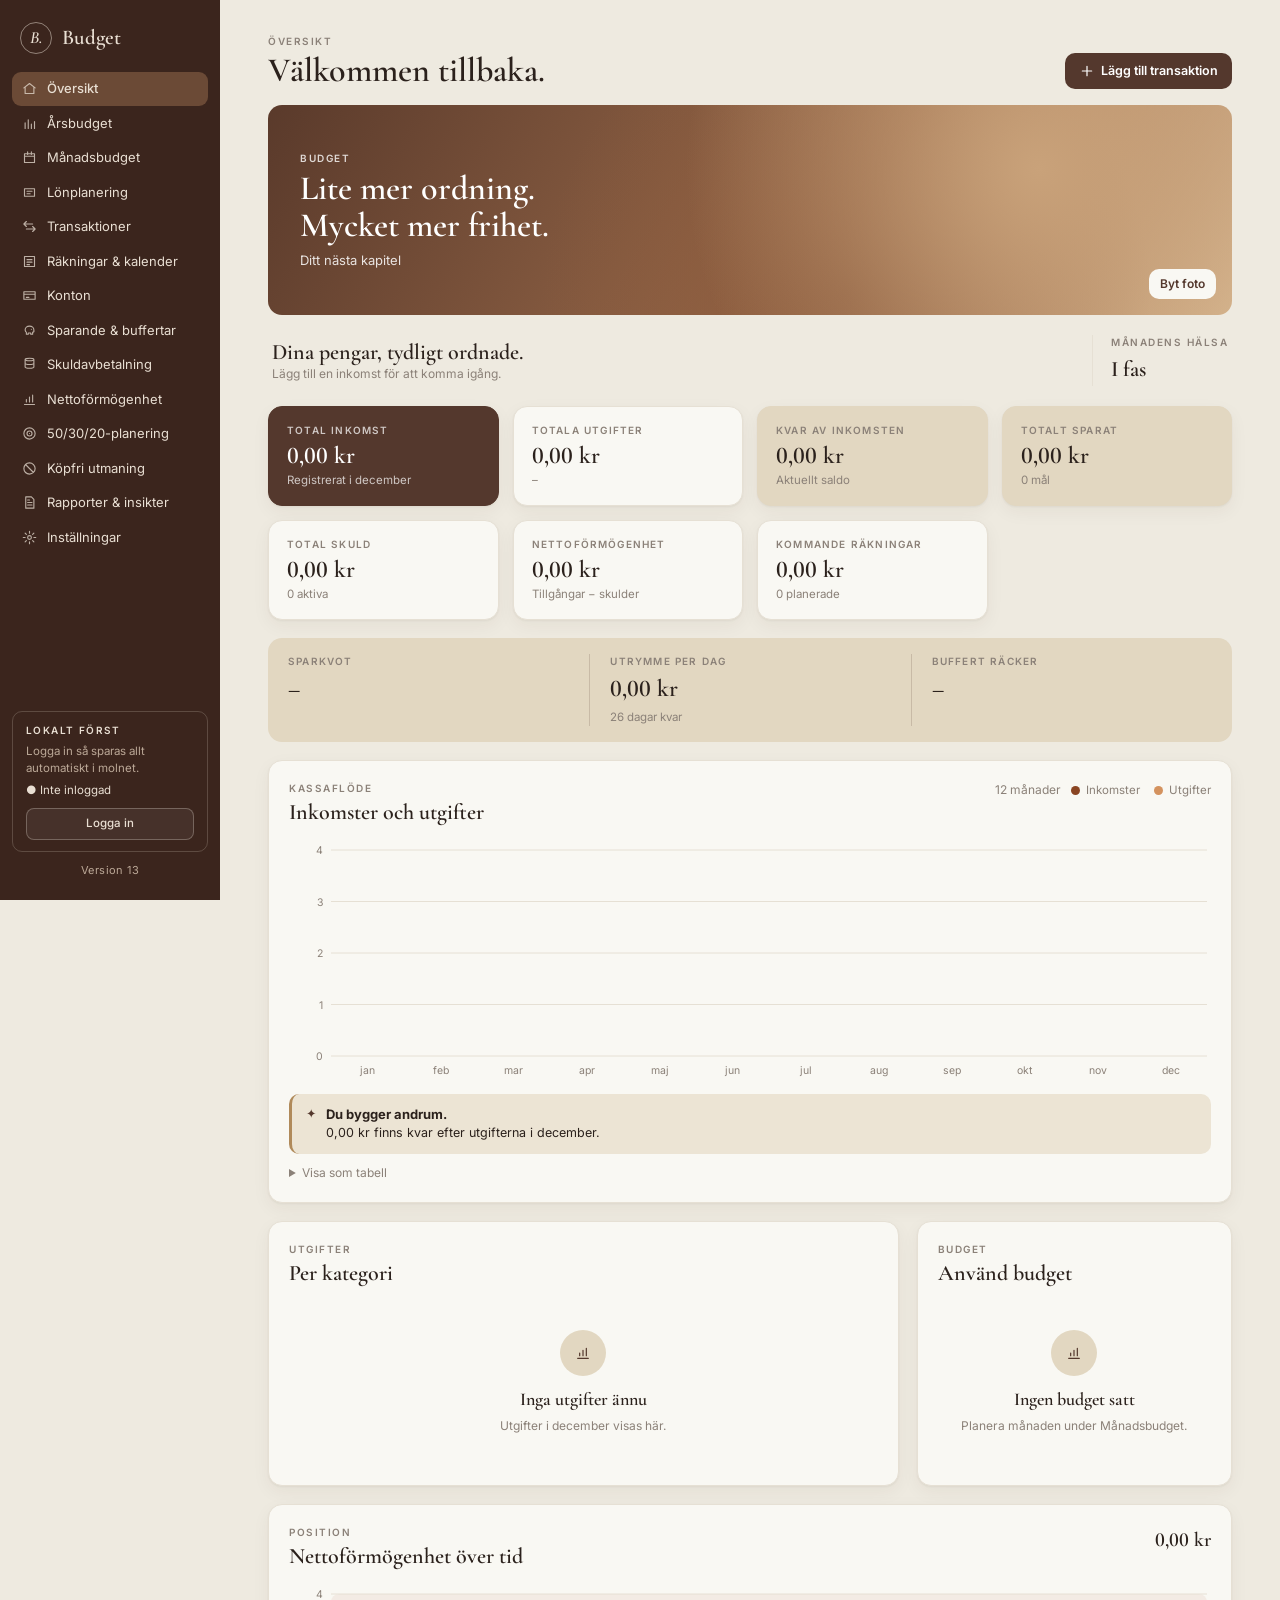
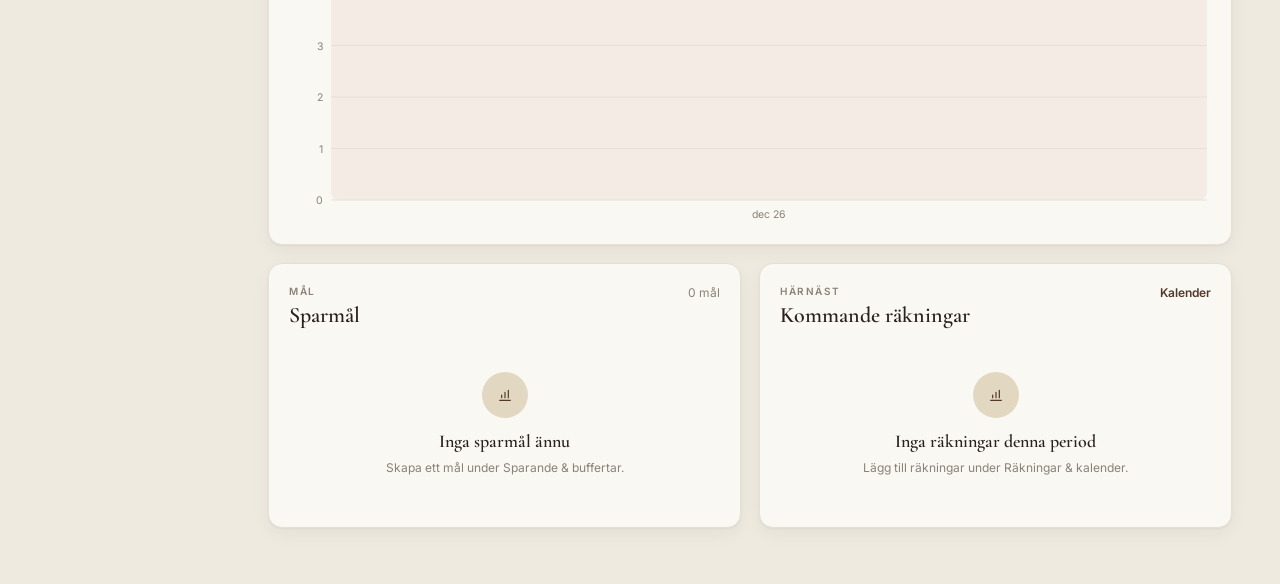
==== index.html @ fe1daf39 "Ta bort sidan Sparprognos - Sidan, dess stilar och sparade inställningar är borttagna - Gamla länkar" ====
<!DOCTYPE html>
<html lang="sv">
<head>
  <meta charset="UTF-8">
  <meta name="viewport" content="width=device-width, initial-scale=1">
  <meta name="theme-color" content="#3b251d">
  <title>Budget</title>
  <link rel="manifest" href="manifest.json">
  <link rel="icon" href="icon.svg" type="image/svg+xml">
  <link rel="apple-touch-icon" href="icon.svg">
  <link rel="preconnect" href="https://fonts.googleapis.com">
  <link rel="preconnect" href="https://fonts.gstatic.com" crossorigin>
  <link href="https://fonts.googleapis.com/css2?family=Cormorant+Garamond:wght@500;600;700&family=Inter:wght@400;500;600;700&display=swap" rel="stylesheet">
  <link rel="stylesheet" href="style.css">
  <link rel="stylesheet" href="css/pages-a.css">
  <link rel="stylesheet" href="css/pages-b.css">
  <link rel="stylesheet" href="css/pages-c.css">
</head>
<body>
  <div class="app">
    <aside class="sidebar" id="sidebar">
      <div class="brand">
        <span class="brand-mark">B.</span>
        <span class="brand-name">Budget</span>
      </div>
      <nav class="nav" id="nav" aria-label="Huvudmeny"></nav>
      <div class="local-box" id="syncBox">
        <p class="local-title">Lokalt först</p>
        <p class="sync-text">Logga in så sparas allt automatiskt i molnet.</p>
        <p class="local-status" aria-live="polite">● Inte inloggad</p>
        <button type="button" class="sync-btn">Logga in</button>
      </div>
      <p class="app-version" id="appVersion"></p>
    </aside>
    <div class="scrim" id="scrim"></div>

    <div class="content">
      <header class="topbar">
        <button class="menu-btn" id="menuBtn" aria-label="Öppna meny" aria-controls="sidebar" aria-expanded="false">
          <svg viewBox="0 0 24 24" width="22" height="22" aria-hidden="true"><path d="M4 7h16M4 12h16M4 17h16" stroke="currentColor" stroke-width="2" stroke-linecap="round"/></svg>
        </button>
        <span class="brand-name">Budget</span>
      </header>
      <main id="page" class="page"></main>
    </div>
  </div>
  <dialog id="dialog" class="dialog"></dialog>
  <div class="tooltip" id="tooltip" role="tooltip" hidden></div>

  <script src="js/version.js"></script>
  <script src="js/select.js"></script>
  <script src="js/vendor/supabase.js"></script>
  <script src="js/core.js"></script>
  <script src="js/sync.js"></script>
  <!-- Sidorna registreras i menyordning -->
  <script src="js/pages/dashboard.js"></script>
  <script src="js/pages/annual.js"></script>
  <script src="js/pages/monthly.js"></script>
  <script src="js/pages/paycheck.js"></script>
  <script src="js/pages/transactions.js"></script>
  <script src="js/pages/bills.js"></script>
  <script src="js/pages/accounts.js"></script>
  <script src="js/pages/savings.js"></script>
  <script src="js/pages/debts.js"></script>
  <script src="js/pages/networth.js"></script>
  <script src="js/pages/planner503020.js"></script>
  <script src="js/pages/nospend.js"></script>
  <script src="js/pages/reports.js"></script>
  <script src="js/pages/setup.js"></script>
  <script>App.start(); App.sync.init();</script>
</body>
</html>
---- style.css ----
/* ============================================================
   Budget – gemensam design. Sidspecifik CSS ligger i css/.
   ============================================================ */
:root {
  --sidebar: #3b251d;
  --sidebar-active: #6b4a36;
  --sidebar-text: #e9dfd3;
  --sidebar-text-2: #bba897;
  --bg: #eeeae0;
  --card: #f9f8f3;
  --card-border: #e6e0d4;
  --tan: #e2d7c1;
  --tan-2: #ece4d4;
  --banner: #ddd0b0;
  --dark: #54382d;
  --caramel: #b08a5a;
  --rose: #a5685a;
  --muted: #8b8178;
  --text: #2b211c;
  --table-head: #7f6348;
  --track: #ebe4d7;
  --plot-bg: #f3ebe4;
  --danger: #a33b2b;
  --white: #fff;

  --serif: "Cormorant Garamond", Georgia, serif;
  --sans: "Inter", system-ui, -apple-system, "Segoe UI", sans-serif;
  --radius: 14px;
  --shadow: 0 1px 2px rgba(59, 37, 29, 0.05), 0 6px 18px rgba(59, 37, 29, 0.05);
}

* { box-sizing: border-box; }
html { -webkit-text-size-adjust: 100%; }
body {
  margin: 0;
  background: var(--bg);
  color: var(--text);
  font-family: var(--sans);
  font-size: 13px;
  line-height: 1.5;
  -webkit-font-smoothing: antialiased;
  font-variant-numeric: lining-nums;
}
h1, h2, h3, p { margin: 0; }
button, input, select, textarea { font: inherit; color: inherit; }
.sr-only { position: absolute; width: 1px; height: 1px; overflow: hidden; clip: rect(0 0 0 0); white-space: nowrap; }
.icon { width: 16px; height: 16px; flex-shrink: 0; }

/* ---------- Layout ---------- */
.app { display: flex; min-height: 100vh; }

.sidebar {
  width: 220px;
  flex-shrink: 0;
  background: var(--sidebar);
  color: var(--sidebar-text);
  padding: 22px 12px;
  display: flex;
  flex-direction: column;
  gap: 18px;
  position: sticky;
  top: 0;
  height: 100vh;
  overflow-y: auto;
}
.brand { display: flex; align-items: center; gap: 10px; padding: 0 8px; }
.brand-mark {
  width: 32px; height: 32px; border-radius: 50%;
  border: 1px solid rgba(233, 223, 211, 0.5);
  display: grid; place-items: center;
  font-family: var(--serif); font-size: 17px; font-style: italic; font-weight: 600;
}
.brand-name { font-family: var(--serif); font-size: 21px; font-weight: 600; }

.nav { display: flex; flex-direction: column; gap: 1px; }
.nav a {
  display: flex; align-items: center; gap: 10px;
  padding: 7px 10px; border-radius: 9px;
  color: var(--sidebar-text); text-decoration: none; font-size: 13px;
}
.nav a .icon { width: 15px; height: 15px; opacity: 0.75; }
.nav a:hover { background: rgba(255, 255, 255, 0.06); }
.nav a[aria-current="page"] { background: var(--sidebar-active); font-weight: 500; }
.app-version { margin: -8px 0 0; text-align: center; font-size: 11px; color: var(--sidebar-text-2); letter-spacing: 0.04em; }
.nav a:focus-visible { outline: 2px solid var(--sidebar-text); outline-offset: 1px; }

.local-box {
  margin-top: auto;
  border: 1px solid rgba(233, 223, 211, 0.2);
  border-radius: 10px;
  padding: 11px 13px;
  font-size: 11.5px;
  color: var(--sidebar-text-2);
}
.local-box p { margin-bottom: 5px; }
.local-title { text-transform: uppercase; letter-spacing: 0.14em; font-size: 10px; font-weight: 600; color: var(--sidebar-text); }
.local-status { margin: 0 !important; color: var(--sidebar-text); }
.local-box[data-status="synced"] .local-status { color: #a9c79a; }
.local-box[data-status="error"] .local-status, .local-box[data-status="offline"] .local-status { color: #e0a98f; }
.sync-btn {
  margin-top: 9px; width: 100%; padding: 6px 10px; border-radius: 8px; cursor: pointer;
  border: 1px solid rgba(233, 223, 211, 0.3); background: rgba(255, 255, 255, 0.06);
  color: var(--sidebar-text); font: inherit; font-size: 11.5px; font-weight: 500;
}
.sync-btn:hover { background: rgba(255, 255, 255, 0.12); }
.sync-btn:focus-visible { outline: 2px solid var(--sidebar-text); outline-offset: 1px; }

.content { flex: 1; min-width: 0; }
.topbar, .scrim { display: none; }
.page { max-width: 1040px; margin: 0 auto; padding: 34px 38px 56px; }
.page-body { display: flex; flex-direction: column; gap: 18px; }

/* Sidhuvud */
.page-top { display: flex; justify-content: space-between; align-items: flex-end; gap: 16px; flex-wrap: wrap; margin-bottom: 16px; }
.page-title { font-family: var(--serif); font-size: 34px; font-weight: 600; line-height: 1.1; }
.page-actions { display: flex; gap: 8px; align-items: center; flex-wrap: wrap; }
/* ---------- Egna listrutor (js/select.js) ---------- */
.csel { position: relative; display: block; width: 100%; min-width: 0; }
.csel-native { position: absolute; inset: 0; width: 100%; height: 100%; opacity: 0; pointer-events: none; }
.csel-btn {
  width: 100%; min-height: 38px; display: flex; align-items: center; justify-content: space-between; gap: 10px;
  background: var(--white); border: 1px solid var(--card-border); border-radius: 10px;
  padding: 8px 12px; font-weight: 600; font-size: 13px; color: var(--text); text-align: left; cursor: pointer;
  transition: border-color .15s, box-shadow .15s;
}
.csel-btn:hover { border-color: var(--caramel); }
.csel.is-open .csel-btn { border-color: var(--caramel); box-shadow: 0 0 0 3px rgba(176, 138, 90, 0.18); }
.csel-btn:disabled { opacity: .55; cursor: default; }
.csel-text { min-width: 0; overflow: hidden; text-overflow: ellipsis; white-space: nowrap; }
.csel-chev { flex-shrink: 0; color: var(--muted); transition: transform .15s; }
.csel.is-open .csel-chev { transform: rotate(180deg); color: var(--dark); }
.csel-pill { display: inline-block; width: auto; }
.csel-pill .csel-btn { background: var(--card); font-weight: 500; font-size: 12.5px; min-height: 0; padding: 8px 12px; }
.csel-pop {
  position: fixed; z-index: 1000; overflow-y: auto; overscroll-behavior: contain;
  max-width: min(360px, calc(100vw - 16px));
  background: var(--card); border: 1px solid var(--card-border); border-radius: 12px;
  box-shadow: 0 12px 32px rgba(59, 37, 29, 0.18), 0 2px 6px rgba(59, 37, 29, 0.08);
  padding: 6px; font-family: var(--sans); color: var(--text);
  animation: csel-in .12s ease-out;
}
@keyframes csel-in { from { opacity: 0; transform: translateY(-4px); } to { opacity: 1; transform: none; } }
.csel-opt {
  display: flex; align-items: center; justify-content: space-between; gap: 12px;
  padding: 8px 10px; border-radius: 8px; font-size: 13px; cursor: pointer; user-select: none;
}
.csel-opt.is-active { background: var(--tan-2); }
.csel-opt.is-selected { font-weight: 600; color: var(--dark); }
.csel-opt.is-disabled { opacity: .45; cursor: default; }
.csel-opt svg { flex-shrink: 0; color: var(--dark); }
.csel-group { padding: 10px 10px 4px; font-size: 10px; font-weight: 600; letter-spacing: 0.14em; text-transform: uppercase; color: var(--muted); }
.csel-group:first-child { padding-top: 4px; }
.csel-empty { padding: 8px 10px; font-size: 12.5px; color: var(--muted); }

/* ---------- Typografi ---------- */
.overline {
  font-size: 10px; font-weight: 600; letter-spacing: 0.15em; text-transform: uppercase; color: var(--muted);
  margin-bottom: 3px;
}
.card-title { font-family: var(--serif); font-size: 22px; font-weight: 600; line-height: 1.2; }
.serif { font-family: var(--serif); }
.muted { color: var(--muted); font-size: 12px; }
.amount { font-family: var(--serif); font-weight: 600; font-variant-numeric: lining-nums tabular-nums; }
.pos { color: var(--dark); }
.neg { color: var(--rose); }

/* ---------- Kort ---------- */
.card {
  background: var(--card);
  border: 1px solid var(--card-border);
  border-radius: var(--radius);
  box-shadow: var(--shadow);
  padding: 20px;
  min-width: 0;
}
.card-head { display: flex; justify-content: space-between; align-items: flex-start; gap: 12px; margin-bottom: 14px; flex-wrap: wrap; }
.card-right { display: flex; align-items: center; gap: 10px; flex-wrap: wrap; color: var(--muted); font-size: 12px; }

.grid { display: grid; gap: 14px; }
.grid-2 { display: grid; gap: 18px; grid-template-columns: 1fr 1fr; }
.grid-3 { display: grid; gap: 14px; grid-template-columns: repeat(3, 1fr); }
.grid-4 { display: grid; gap: 14px; grid-template-columns: repeat(4, 1fr); }
.grid-2-1 { display: grid; gap: 18px; grid-template-columns: 2fr 1fr; }

/* Statkort */
.stat {
  background: var(--card); border: 1px solid var(--card-border); border-radius: var(--radius);
  padding: 16px 18px; box-shadow: var(--shadow); min-width: 0;
}
.stat-accent { border-top: 4px solid var(--accent-line); }
.stat-dark { background: var(--dark); border-color: var(--dark); color: var(--white); }
.stat-dark .stat-label, .stat-dark .stat-hint { color: rgba(255, 255, 255, 0.72); }
.stat-tan { background: var(--tan); border-color: var(--tan); }
.stat-label { font-size: 10px; font-weight: 600; letter-spacing: 0.12em; text-transform: uppercase; color: var(--muted); }
.stat-value { font-family: var(--serif); font-size: 24px; font-weight: 600; margin-top: 4px; line-height: 1.15; font-variant-numeric: lining-nums tabular-nums; overflow-wrap: anywhere; }
.stat-hint { font-size: 11.5px; color: var(--muted); margin-top: 2px; }

/* Tan-remsa */
.strip {
  display: grid; grid-auto-columns: 1fr; grid-auto-flow: column;
  background: var(--tan); border-radius: var(--radius); padding: 16px 0;
}
.strip > div { padding: 0 20px; min-width: 0; }
.strip > div + div { border-left: 1px solid rgba(84, 56, 45, 0.18); }
.strip-value { font-family: var(--serif); font-size: 24px; font-weight: 600; margin-top: 2px; font-variant-numeric: lining-nums tabular-nums; }

/* Not med vänsterkant */
.note {
  display: flex; gap: 10px; align-items: flex-start;
  background: var(--tan-2); border-left: 3px solid var(--caramel); border-radius: 10px;
  padding: 11px 14px; font-size: 12.5px;
}
.note-icon { color: var(--dark); }
.note b, .note strong { display: block; font-size: 13px; }

/* Progress */
.progress { height: 6px; background: var(--track); border-radius: 99px; overflow: hidden; }
.progress > span { display: block; height: 100%; border-radius: 99px; }

/* Pills */
.pill {
  display: inline-flex; align-items: center; gap: 4px;
  font-size: 9.5px; font-weight: 600; letter-spacing: 0.1em; text-transform: uppercase;
  padding: 3px 8px; border-radius: 99px; background: var(--tan); color: var(--dark); white-space: nowrap;
}
.pill-dark { background: var(--dark); color: var(--white); }
.pill-soft { background: #e4ddd2; color: #6f645b; text-transform: none; letter-spacing: 0; font-size: 11px; font-weight: 500; }
.pill-warn { background: #f1d9cf; color: #8a3a22; }
.pill-outline { background: transparent; border: 1px solid var(--card-border); color: var(--text); text-transform: none; letter-spacing: 0; font-size: 12px; font-weight: 500; padding: 5px 12px; }

/* Avatar */
.avatar {
  width: 34px; height: 34px; border-radius: 9px; flex-shrink: 0;
  display: grid; place-items: center; color: var(--white);
  font-family: var(--serif); font-size: 17px; font-weight: 600;
}

/* ---------- Formulär ---------- */
.field { display: flex; flex-direction: column; gap: 5px; min-width: 0; }
.field-label { font-size: 11.5px; color: var(--muted); font-weight: 500; }
input[type="text"], input[type="number"], input[type="date"], input[type="month"], input[type="search"], input:not([type]), select, textarea {
  width: 100%; min-height: 38px;
  background: var(--white); border: 1px solid var(--card-border); border-radius: 10px;
  padding: 8px 11px; font-weight: 600; font-size: 13px;
}
textarea { min-height: 76px; font-weight: 400; resize: vertical; }
input:focus-visible, select:focus-visible, textarea:focus-visible, button:focus-visible, .hit:focus-visible, .seg:focus-visible {
  outline: 2px solid var(--caramel); outline-offset: 1px;
}
.input-money { position: relative; display: block; }
.input-money > span { position: absolute; left: 11px; top: 50%; transform: translateY(-50%); color: var(--muted); font-size: 12.5px; pointer-events: none; }
.input-money input { padding-left: 34px; }
.form-grid { display: grid; grid-template-columns: 1fr 1fr; gap: 12px; }
.form-stack { display: flex; flex-direction: column; gap: 12px; }
.check { display: flex; align-items: center; gap: 8px; font-size: 12.5px; align-self: end; min-height: 38px; }
.check input { width: 16px; height: 16px; accent-color: var(--dark); }

/* Knappar */
.btn {
  display: inline-flex; align-items: center; justify-content: center; gap: 6px;
  border: 0; border-radius: 10px; padding: 9px 14px; cursor: pointer;
  font-size: 12.5px; font-weight: 600; white-space: nowrap;
  background: var(--tan); color: var(--dark);
}
.btn:hover { filter: brightness(0.96); }
.btn-primary { background: var(--dark); color: var(--white); }
.btn-primary:hover { background: #462e25; filter: none; }
.btn-secondary { background: var(--tan); color: var(--dark); }
.btn-ghost { background: transparent; color: var(--muted); padding: 6px 8px; }
.btn-ghost:hover { color: var(--text); background: var(--tan-2); }
.btn-danger { background: transparent; color: var(--danger); }
.btn-small { padding: 6px 11px; font-size: 12px; background: var(--card); color: var(--dark); }
.btn-block { width: 100%; }
.icon-btn { border: 0; background: transparent; color: var(--muted); cursor: pointer; border-radius: 8px; padding: 5px; display: inline-grid; place-items: center; }
.icon-btn:hover { background: var(--tan-2); color: var(--text); }

/* Segmenterad kontroll */
.seg-control { display: inline-flex; background: var(--tan-2); border-radius: 10px; padding: 3px; margin: 14px 0; }
.seg-control input { position: absolute; opacity: 0; }
.seg-control span { display: block; padding: 6px 14px; border-radius: 8px; cursor: pointer; font-weight: 500; }
.seg-control input:checked + span { background: var(--dark); color: var(--white); }
.seg-control input:focus-visible + span { outline: 2px solid var(--caramel); }

/* Dialog */
.dialog { border: 0; border-radius: 16px; padding: 0; width: min(520px, calc(100vw - 32px)); background: var(--card); color: var(--text); box-shadow: 0 20px 60px rgba(0, 0, 0, 0.25); }
.dialog::backdrop { background: rgba(43, 33, 28, 0.45); }
.dialog-form { padding: 22px; }
[hidden] { display: none !important; }
.link-btn { border: 0; background: none; padding: 0; margin-left: 4px; color: var(--dark); text-decoration: underline; cursor: pointer; font: inherit; font-size: 11.5px; }
.dialog-actions { display: flex; justify-content: flex-end; gap: 8px; margin-top: 18px; }
.dialog-actions #txDelete { margin-right: auto; }
.tx-sign-hint { margin: 10px 0 0; }

/* ---------- Diagram ---------- */
.chart { position: relative; width: 100%; }
.chart svg { display: block; width: 100%; height: auto; overflow: visible; }
.axis-label { font-size: 10.5px; fill: var(--muted); font-family: var(--sans); }
.axis-label.on-dark { fill: rgba(255, 255, 255, 0.65); }
.grid-line { stroke: var(--card-border); stroke-width: 1; }
.grid-line.on-dark { stroke: rgba(255, 255, 255, 0.12); }
.hit { fill: transparent; cursor: pointer; }
.hit:hover, .hit:focus { fill: rgba(84, 56, 45, 0.06); }

.legend { display: flex; gap: 14px; list-style: none; margin: 0; padding: 0; font-size: 11.5px; color: var(--muted); flex-wrap: wrap; }
.legend li { display: flex; align-items: center; gap: 6px; }
.swatch { width: 9px; height: 9px; border-radius: 50%; display: inline-block; flex-shrink: 0; }

.donut { position: relative; flex-shrink: 0; max-width: 100%; }
.donut svg { display: block; width: 100%; height: auto; }
.donut-center {
  position: absolute; inset: 0; pointer-events: none;
  display: flex; flex-direction: column; align-items: center; justify-content: center; text-align: center;
}
.donut-center small { font-size: 9.5px; letter-spacing: 0.14em; text-transform: uppercase; color: var(--muted); font-weight: 600; }
.donut-center b { font-family: var(--serif); font-size: 24px; font-weight: 600; line-height: 1.15; }
.donut-center span { font-size: 11px; color: var(--muted); }
.seg { cursor: pointer; transition: opacity 0.15s; }
.donut:hover .seg { opacity: 0.55; }
.donut:hover .seg:hover { opacity: 1; }
.donut-wrap { display: flex; align-items: center; gap: 28px; flex-wrap: wrap; }

.cat-list { list-style: none; margin: 0; padding: 0; flex: 1; min-width: 170px; display: flex; flex-direction: column; gap: 8px; }
.cat-list li { display: flex; align-items: center; gap: 10px; font-size: 12.5px; }
.cat-list .name { flex: 1; color: var(--muted); }
.cat-list .pct { font-weight: 600; font-variant-numeric: lining-nums tabular-nums; }

details.table-view { margin-top: 10px; font-size: 12px; }
details.table-view summary { cursor: pointer; color: var(--muted); }
.table-scroll { overflow-x: auto; }
details.table-view table { width: 100%; border-collapse: collapse; margin-top: 8px; font-variant-numeric: lining-nums tabular-nums; }
details.table-view th, details.table-view td { text-align: right; padding: 4px 8px; border-bottom: 1px solid var(--card-border); white-space: nowrap; }
details.table-view th:first-child, details.table-view td:first-child { text-align: left; }

/* Tomt läge */
.empty { text-align: center; padding: 30px 16px; }
.empty-icon { width: 46px; height: 46px; border-radius: 50%; background: var(--tan); color: var(--dark); display: inline-grid; place-items: center; margin-bottom: 10px; }
.empty-title { font-family: var(--serif); font-size: 18px; font-weight: 600; }
.empty-sub { font-size: 12px; color: var(--muted); margin-top: 4px; }

/* Listor med rader */
.rows { list-style: none; margin: 0; padding: 0; }
.rows > li { display: flex; align-items: center; gap: 12px; padding: 11px 0; border-bottom: 1px solid var(--card-border); }
.rows > li:last-child { border-bottom: 0; }

/* Tooltip */
.tooltip {
  position: fixed; z-index: 100; pointer-events: none;
  background: var(--text); color: var(--white);
  font-size: 11.5px; padding: 8px 10px; border-radius: 8px;
  box-shadow: var(--shadow); white-space: nowrap;
}
.tooltip b { display: block; margin-bottom: 3px; }
.tooltip .row { display: flex; align-items: center; gap: 6px; }
.tooltip .row span:last-child { margin-left: auto; padding-left: 14px; font-variant-numeric: lining-nums tabular-nums; }

/* ---------- Responsivt ---------- */
@media (max-width: 1000px) {
  .grid-4 { grid-template-columns: repeat(2, 1fr); }
  .grid-2-1 { grid-template-columns: 1fr; }
}
@media (max-width: 860px) {
  .grid-2, .grid-3 { grid-template-columns: 1fr; }
}
@media (max-width: 760px) {
  .sidebar { position: fixed; z-index: 40; left: 0; top: 0; transform: translateX(-100%); transition: transform 0.2s ease; }
  .sidebar.open { transform: none; }
  .scrim.open { display: block; position: fixed; inset: 0; z-index: 30; background: rgba(43, 33, 28, 0.4); }
  .topbar {
    display: flex; align-items: center; gap: 10px; padding: 12px 16px;
    background: var(--sidebar); color: var(--sidebar-text);
    position: sticky; top: 0; z-index: 20;
  }
  .menu-btn { background: none; border: 0; color: inherit; padding: 4px; cursor: pointer; display: grid; }
  .page { padding: 18px 16px 40px; }
  .page-title { font-size: 28px; }
  .page-actions { width: 100%; }
  .page-actions .btn { flex: 1; }
  .card { padding: 16px; }
  .strip { grid-auto-flow: row; padding: 4px 0; }
  .strip > div { padding: 12px 16px; }
  .strip > div + div { border-left: 0; border-top: 1px solid rgba(84, 56, 45, 0.18); }
  .form-grid { grid-template-columns: 1fr; }
  .donut-wrap { justify-content: center; }
}
@media (max-width: 480px) {
  .grid-4 { grid-template-columns: 1fr; }
}

/* ---------- Översikt ---------- */
.hero {
  position: relative; min-height: 210px; border-radius: var(--radius); overflow: hidden;
  background: radial-gradient(circle at 80% 30%, #c9a27a 0, transparent 45%), radial-gradient(circle at 60% 90%, #8a5a3c 0, transparent 50%), linear-gradient(120deg, #5a3a2b, #9a6a4a 60%, #d8b993);
  background-size: cover; background-position: center;
  color: var(--white); display: flex; align-items: center; padding: 28px 32px;
}
.hero-text .overline { color: rgba(255, 255, 255, 0.8); }
.hero-text h2 { font-family: var(--serif); font-size: 34px; font-weight: 600; line-height: 1.1; margin: 4px 0 6px; }
.hero-text p:last-child { font-size: 13px; opacity: 0.85; }
.hero-btn { position: absolute; right: 16px; bottom: 16px; cursor: pointer; }
.dash-summary { display: flex; justify-content: space-between; align-items: center; gap: 16px; flex-wrap: wrap; padding: 2px 4px; }
.dash-health { border-left: 1px solid var(--card-border); padding-left: 18px; }
.dash-health-value { font-size: 22px; font-weight: 600; }
.goal-line { display: flex; justify-content: space-between; margin-bottom: 6px; }
.goal-rows .muted { margin-top: 4px; }
.date-badge {
  width: 44px; height: 46px; border-radius: 10px; flex-shrink: 0;
  background: var(--tan-2); color: var(--dark);
  display: flex; flex-direction: column; align-items: center; justify-content: center; line-height: 1;
}
.date-badge b { font-family: var(--serif); font-size: 19px; }
.date-badge small { font-size: 9px; text-transform: uppercase; letter-spacing: 0.1em; margin-top: 3px; }
.date-badge-dark { background: var(--dark); color: var(--white); }
.link { color: var(--dark); font-weight: 600; text-decoration: none; }
.link:hover { text-decoration: underline; }
.center { display: flex; justify-content: center; }
#dashBudget { margin: 0 auto; }
@media (max-width: 760px) {
  .hero { min-height: 190px; padding: 22px; }
  .hero-text h2 { font-size: 27px; }
}
---- css/pages-a.css ----
/* Sidor: Årsbudget, Månadsbudget, Lönplanering, Transaktioner */

/* ---------- Årsbudget ---------- */
.ann-toolbar { display: flex; gap: 12px; align-items: flex-end; }
.ann-toolbar .field { width: 140px; }
.ann-grid { display: grid; grid-template-columns: repeat(3, 1fr); gap: 14px; }
.ann-month {
  background: var(--card); border: 1px solid var(--card-border); border-top: 4px solid var(--ann-accent);
  border-radius: var(--radius); box-shadow: var(--shadow); padding: 16px 18px; min-width: 0;
  display: flex; flex-direction: column; gap: 2px;
}
.ann-month-head { display: flex; justify-content: space-between; align-items: center; gap: 8px; }
.ann-month-head h3 { font-size: 20px; font-weight: 600; }
.ann-amount { font-size: 24px; margin-top: 8px; }
.ann-divider { height: 1px; background: var(--card-border); margin: 12px 0; }
.ann-figs { display: grid; grid-template-columns: 1fr 1fr; gap: 10px; margin-bottom: 12px; }
.ann-fig { font-weight: 600; margin-top: 2px; font-variant-numeric: lining-nums tabular-nums; overflow-wrap: anywhere; }

/* ---------- Månadsbudget ---------- */
.mon-table-wrap { overflow-x: auto; margin: 0 -4px; padding: 0 4px; }
.mon-table { width: 100%; min-width: 620px; border-collapse: separate; border-spacing: 0; font-variant-numeric: lining-nums tabular-nums; }
.mon-table thead th {
  background: var(--table-head); color: var(--white); text-align: left;
  font-size: 10px; font-weight: 600; letter-spacing: 0.12em; text-transform: uppercase; padding: 10px 14px;
}
.mon-table thead th:first-child { border-radius: 10px 0 0 10px; }
.mon-table thead th:last-child { border-radius: 0 10px 10px 0; }
.mon-table td { padding: 12px 14px; vertical-align: middle; }
.mon-table tbody tr.mon-row:nth-child(odd) td { background: var(--tan-2); }
.mon-group-head th, .mon-group-head td {
  padding: 18px 14px 8px; border-bottom: 2px solid var(--dark);
  font-size: 12px; font-weight: 600; color: var(--dark); background: transparent !important;
}
.mon-group-head th { text-align: left; font-family: var(--serif); font-size: 19px; }
.mon-count { font-family: var(--sans); font-size: 11px; font-weight: 500; color: var(--muted); margin-left: 4px; }
.mon-total td { border-top: 2px solid var(--dark) !important; }
.mon-table tbody .mon-row td:first-child { width: 38%; }
.mon-table tbody .mon-row td:first-child .muted { margin: 2px 0 6px; }
.mon-table tbody td:nth-child(2) { width: 22%; }
.mon-table tfoot td { padding-top: 8px; padding-bottom: 8px; }
.mon-table tfoot tr:first-child td { border-top: 1px solid var(--card-border); padding-top: 18px; }
.mon-num { white-space: nowrap; }

/* ---------- Lönplanering ---------- */
.pay-intro { margin-bottom: 14px; max-width: 560px; }
.pay-period { display: flex; align-items: center; gap: 14px; margin-bottom: 14px; }
.pay-period > div { min-width: 150px; text-align: center; }
.pay-fields { display: grid; grid-template-columns: repeat(3, 1fr); gap: 12px; }
.pay-summary {
  display: grid; grid-template-columns: repeat(3, 1fr); gap: 14px 0;
  background: var(--tan); border-radius: 12px; padding: 16px 0; margin-top: 16px;
}
.pay-summary > div { padding: 0 20px; min-width: 0; }
.pay-summary > div:nth-child(2), .pay-summary > div:nth-child(3) { border-left: 1px solid rgba(84, 56, 45, 0.18); }
.pay-income { grid-column: 1 / -1; border-top: 1px solid rgba(84, 56, 45, 0.18); padding-top: 12px !important; }
.pay-alloc { display: grid; grid-template-columns: 1fr 1fr; gap: 12px; }
.pay-alloc .field-label { display: flex; align-items: center; gap: 6px; }

/* ---------- Transaktioner ---------- */
.tx-count { font-family: var(--sans); font-size: 12px; font-weight: 400; margin-left: 6px; }
.tx-tools { display: flex; gap: 10px; margin-bottom: 6px; }
.tx-search { flex: 1; min-width: 0; }
.tx-search input { border-left: 3px solid var(--caramel); font-weight: 500; }
.tx-filter { width: 160px; flex-shrink: 0; }
.tx-icon {
  width: 30px; height: 30px; border-radius: 50%; flex-shrink: 0;
  display: grid; place-items: center; color: var(--white);
}
.tx-icon-out { background: var(--rose); }
.tx-icon-in { background: var(--dark); }
.tx-icon-move { background: var(--caramel); }
.tx-row { cursor: pointer; border-radius: 8px; }
.tx-row:hover { background: var(--track); }
.tx-main { flex: 1; min-width: 0; }
.tx-title { display: flex; align-items: center; gap: 8px; min-width: 0; }
.tx-title b { overflow: hidden; text-overflow: ellipsis; white-space: nowrap; min-width: 0; }
.tx-title .pill { flex-shrink: 0; }
.tx-more { display: flex; justify-content: center; padding-top: 12px; }
.tx-main .muted { overflow: hidden; text-overflow: ellipsis; white-space: nowrap; }
.tx-amount { font-weight: 700; white-space: nowrap; font-variant-numeric: lining-nums tabular-nums; }

/* ---------- Responsivt ---------- */
@media (max-width: 1000px) {
  .ann-grid { grid-template-columns: repeat(2, 1fr); }
}
@media (max-width: 760px) {
  .ann-grid { grid-template-columns: 1fr; }
  .pay-fields, .pay-alloc { grid-template-columns: 1fr; }
  .pay-summary { grid-template-columns: 1fr; padding: 4px 0; gap: 0; }
  .pay-summary > div { padding: 12px 16px; }
  .pay-summary > div + div { border-left: 0 !important; border-top: 1px solid rgba(84, 56, 45, 0.18); }
  .tx-tools { flex-wrap: wrap; }
  .tx-filter { width: 100%; }
}
---- css/pages-b.css ----
/* ============================================================
   Sidor grupp B: Räkningar, Konton, Sparande, Skulder, Nettoförmögenhet
   ============================================================ */

/* ---------- Räkningar & kalender ---------- */
.bill-top { display: flex; align-items: flex-end; gap: 18px; flex-wrap: wrap; }
.bill-top .field { width: 200px; }
.bill-top .muted { flex: 1; min-width: 220px; padding-bottom: 10px; }
.bill-row { align-items: flex-start !important; }
.bill-dot { width: 9px; height: 9px; border-radius: 50%; margin-top: 6px; flex-shrink: 0; }
.bill-main { flex: 1; min-width: 0; }
.bill-line { display: flex; align-items: center; gap: 10px; flex-wrap: wrap; }
.bill-name { flex: 1; min-width: 0; overflow-wrap: anywhere; }
.bill-amount { font-size: 17px; margin-left: auto; }
.bill-actions { display: flex; align-items: center; gap: 6px; margin-top: 8px; flex-wrap: wrap; }
.bill-grid { align-items: start; }

.bill-cal { display: grid; grid-template-columns: repeat(7, minmax(0, 1fr)); gap: 4px; }
.bill-wd { text-align: center; font-size: 10px; font-weight: 600; letter-spacing: 0.12em; color: var(--muted); padding-bottom: 4px; }
.bill-cell {
  min-height: 74px; min-width: 0; border: 1px solid var(--card-border); border-radius: 8px;
  background: var(--white); padding: 4px; display: flex; flex-direction: column; gap: 3px; overflow: hidden;
}
.bill-cell-empty { background: var(--tan-2); border-color: transparent; }
.bill-today { border-color: var(--caramel); box-shadow: inset 0 0 0 1px var(--caramel); }
.bill-daynum { font-size: 11px; font-weight: 600; color: var(--muted); }
.bill-chip {
  display: block; font-size: 9.5px; line-height: 1.3; padding: 2px 4px; border-radius: 4px;
  background: var(--tan); color: var(--dark); white-space: nowrap; overflow: hidden; text-overflow: ellipsis;
}
.bill-chip-dark { background: var(--dark); color: var(--white); }
.bill-chip-paid { opacity: 0.5; text-decoration: line-through; }

/* ---------- Konton ---------- */
.acc-total { font-size: 17px; color: var(--text); margin-left: 4px; }
.acc-list > li.acc-item { display: block; padding: 0; }
.acc-item details > summary { list-style: none; cursor: pointer; display: flex; align-items: center; gap: 12px; padding: 12px 0; }
.acc-item details > summary::-webkit-details-marker { display: none; }
.acc-name { flex: 1; min-width: 0; }
.acc-name .pill { margin-left: 6px; vertical-align: middle; }
.acc-amount { font-size: 17px; white-space: nowrap; }
.acc-chevron { color: var(--muted); display: inline-grid; transition: transform .15s; }
.acc-item details[open] .acc-chevron { transform: rotate(180deg); }
.acc-detail { display: flex; flex-direction: column; gap: 16px; padding: 4px 0 18px 48px; }
.acc-reconcile { background: var(--track); border-radius: 12px; padding: 12px 14px; display: flex; flex-direction: column; gap: 6px; }
.acc-inline { display: flex; gap: 8px; align-items: center; }
.acc-inline .input-money { flex: 1; max-width: 220px; }
.acc-help { margin: 0; }
.acc-cats, .acc-recent { display: flex; flex-direction: column; gap: 6px; }
.acc-checks { display: flex; flex-wrap: wrap; gap: 0 18px; }
.acc-checks .check { min-height: 30px; }
.acc-tx li { display: flex; justify-content: space-between; gap: 10px; padding: 6px 0; font-size: 13px; }
.acc-tx-name { min-width: 0; overflow: hidden; text-overflow: ellipsis; white-space: nowrap; }
.acc-tx b { white-space: nowrap; }
.acc-actions { display: flex; gap: 8px; flex-wrap: wrap; }
.tx-move-hint { grid-column: 1 / -1; margin: -4px 0 0; color: var(--dark); }
#accDonut { margin: 0 auto; }

/* ---------- Sparande ---------- */
.goal-total { display: flex; flex-direction: column; align-items: center; gap: 8px; }
.goal-block { padding: 16px 0; border-bottom: 1px solid var(--card-border); display: grid; grid-template-columns: 1fr; gap: 14px; }
.goal-block:first-child { padding-top: 0; }
.goal-block:last-child { border-bottom: 0; padding-bottom: 0; }
.goal-id { display: flex; gap: 12px; align-items: flex-start; }
.goal-id .progress { margin-top: 6px; max-width: 260px; }
.goal-figs { display: grid; grid-template-columns: repeat(3, minmax(0, 1fr)); gap: 10px; }
.goal-figs > div { border-left: 2px solid var(--card-border); padding-left: 10px; min-width: 0; }
.goal-figs .amount { font-size: 17px; overflow-wrap: anywhere; }
.goal-date { grid-column: 1 / -1; }
.goal-actions { display: flex; gap: 6px; flex-wrap: wrap; }
.goal-history summary { cursor: pointer; color: var(--muted); font-size: 12px; }
.goal-history .rows li { padding: 7px 0; font-size: 12px; flex-wrap: wrap; }

/* ---------- Skulder ---------- */
.debt-progress { font-size: 22px; color: var(--text); }
.debt-minis { display: grid; grid-template-columns: repeat(4, minmax(0, 1fr)); gap: 10px; margin-top: 16px; }
.debt-mini { background: var(--white); border: 1px solid var(--card-border); border-left: 3px solid var(--dark); border-radius: 10px; padding: 10px 12px; min-width: 0; }
.debt-mini .amount { font-size: 19px; margin-top: 2px; overflow-wrap: anywhere; }
.debt-strategy { display: flex; align-items: flex-end; gap: 16px; flex-wrap: wrap; }
.debt-strategy .field { width: 300px; max-width: 100%; }
.debt-strategy .muted { flex: 1; min-width: 200px; padding-bottom: 10px; }
.debt-list { display: flex; flex-direction: column; gap: 12px; min-width: 0; }
.debt-list-head { display: flex; justify-content: space-between; align-items: baseline; }
.debt-card { background: var(--card); border: 1px solid var(--card-border); border-radius: var(--radius); box-shadow: var(--shadow); padding: 18px; display: flex; flex-direction: column; gap: 14px; }
.debt-done { opacity: 0.7; }
.debt-head { display: flex; align-items: center; gap: 12px; }
.debt-num { width: 30px; height: 30px; border-radius: 50%; background: var(--dark); color: var(--white); display: grid; place-items: center; font-weight: 600; flex-shrink: 0; }
.debt-balance { font-size: 22px; white-space: nowrap; }
.debt-cols { display: grid; grid-template-columns: repeat(4, minmax(0, 1fr)); gap: 10px; }
.debt-cols > div { border-left: 2px solid var(--card-border); padding-left: 10px; min-width: 0; }
.debt-cols p:last-child { font-weight: 600; overflow-wrap: anywhere; }
.debt-warn { color: var(--danger); }
.debt-actions { display: flex; gap: 6px; flex-wrap: wrap; }

/* ---------- Nettoförmögenhet ---------- */
.nw-actions { display: flex; align-items: center; gap: 12px; flex-wrap: wrap; }
.nw-hero { background: var(--dark); color: var(--white); border-radius: var(--radius); padding: 22px 24px; box-shadow: var(--shadow); }
.nw-hero .overline { color: rgba(255, 255, 255, 0.7); }
.nw-hero-value { font-family: var(--serif); font-size: 40px; font-weight: 600; line-height: 1.1; font-variant-numeric: lining-nums tabular-nums; }
.nw-hero-sub { font-size: 12px; color: rgba(255, 255, 255, 0.72); margin: 2px 0 14px; }
.nw-hero .hit:hover, .nw-hero .hit:focus { fill: rgba(255, 255, 255, 0.08); }
.nw-sum { font-size: 18px; color: var(--text); }
.nw-bar { height: 14px; background: var(--track); border-radius: 99px; overflow: hidden; margin-bottom: 6px; }
.nw-bar > span { display: block; height: 100%; border-radius: 99px; }
.nw-list { margin-top: 14px; }
.nw-list li { padding: 8px 0; }

/* ---------- Mobil ---------- */
@media (max-width: 760px) {
  .bill-cell { min-height: 46px; padding: 3px; }
  .bill-chip { width: 8px; height: 8px; padding: 0; border-radius: 50%; }
  .bill-chip-text { display: none; }
  .bill-cell { flex-direction: column; }
  .debt-minis, .debt-cols { grid-template-columns: repeat(2, minmax(0, 1fr)); }
  .goal-figs { grid-template-columns: repeat(2, minmax(0, 1fr)); }
  .acc-detail { padding-left: 0; }
  .nw-hero-value { font-size: 32px; }
  .nw-actions .btn { width: 100%; }
}
---- css/pages-c.css ----
/* Sidor: 50/30/20, Köpfri utmaning, Rapporter, Säkerhetskopia, Inställningar */

/* ---------- 50/30/20 ---------- */
.p5-card { display: flex; flex-direction: column; gap: 14px; }
.p5-title { text-align: center; font-size: 11px; font-weight: 700; letter-spacing: 0.15em; text-transform: uppercase; color: var(--muted); }
.p5-ring { margin: 0 auto; }
.p5-box { background: var(--tan); border-radius: 12px; padding: 12px 14px; display: grid; grid-template-columns: 1fr 1fr; gap: 6px 12px; }
.p5-box > div span { display: block; font-size: 10px; letter-spacing: 0.12em; text-transform: uppercase; color: var(--muted); font-weight: 600; }
.p5-box > div b { font-family: var(--serif); font-size: 18px; font-variant-numeric: lining-nums tabular-nums; }
.p5-diff { grid-column: 1 / -1; text-align: center; font-size: 12px; border-top: 1px solid rgba(84, 56, 45, 0.15); padding-top: 6px; }
.p5-pct { position: relative; display: block; }
.p5-pct input { padding-right: 30px; }
.p5-pct > span { position: absolute; right: 12px; top: 50%; transform: translateY(-50%); color: var(--muted); }
.p5-foot { display: flex; justify-content: space-between; font-size: 12px; color: var(--muted); border-top: 1px solid var(--card-border); padding-top: 10px; margin-top: auto; }
.p5-foot b { color: var(--text); font-variant-numeric: lining-nums tabular-nums; }

/* ---------- Köpfri utmaning ---------- */
.ns-top { display: grid; grid-template-columns: 2fr 1fr; gap: 14px; }
.ns-stats { display: grid; grid-template-columns: repeat(2, 1fr); gap: 14px; }
.ns-progress { display: flex; align-items: center; justify-content: space-between; gap: 12px; }
.ns-help { margin: 0 0 14px; max-width: 640px; }
.ns-grid { display: grid; grid-template-columns: repeat(7, minmax(0, 1fr)); gap: 6px; }
.ns-head { text-align: center; font-size: 10.5px; font-weight: 600; letter-spacing: 0.1em; color: var(--muted); padding-bottom: 2px; }
.ns-cell {
  position: relative; min-height: 76px; min-width: 0;
  border: 1px solid var(--card-border); border-radius: 10px; background: var(--white);
  padding: 7px 8px; text-align: left; cursor: pointer;
  display: flex; flex-direction: column; justify-content: space-between;
  transition: background 0.15s;
}
.ns-cell:hover:not(:disabled) { background: var(--tan-2); }
.ns-cell:disabled { cursor: default; opacity: 0.55; background: var(--card); }
.ns-blank { background: var(--tan-2); border-color: transparent; cursor: default; }
.ns-num { font-family: var(--serif); font-size: 17px; font-weight: 600; line-height: 1; }
.ns-dot {
  position: absolute; top: 7px; right: 7px; width: 18px; height: 18px; border-radius: 50%;
  border: 1px solid var(--card-border); display: grid; place-items: center;
}
.ns-label { font-size: 10.5px; color: var(--muted); }
.ns-on { background: var(--dark); border-color: var(--dark); color: var(--white); }
.ns-on:hover:not(:disabled) { background: #462e25; }
.ns-on .ns-label { color: rgba(255, 255, 255, 0.8); }
.ns-on .ns-dot { background: var(--tan); border-color: var(--tan); color: var(--dark); }
.ns-today { box-shadow: inset 0 0 0 2px var(--caramel); }

/* ---------- Rapporter ---------- */
.rep-bar { display: flex; justify-content: flex-end; margin-top: -6px; }
.rep-head-amount { font-size: 19px; color: var(--text); }
.rep-sub { margin: 4px 0 8px; }
.rep-mini { gap: 10px; margin: 8px 0 16px; }
.rep-mini .stat { box-shadow: none; border-left: 3px solid var(--dark); padding: 10px 12px; }
.rep-mini .stat-value { font-size: 19px; }

/* ---------- Inställningar ---------- */
.set-gap { margin-bottom: 12px; }
.set-text { margin-bottom: 10px; }
.set-saved { color: #3f5a1f; font-weight: 600; font-size: 12.5px; text-align: center; }
.set-pills { list-style: none; margin: 0 0 10px; padding: 0; display: flex; flex-wrap: wrap; gap: 8px; }
.set-pill {
  display: inline-flex; align-items: center; gap: 7px;
  border: 1px solid var(--card-border); border-radius: 99px; background: var(--white);
  padding: 4px 6px 4px 12px; font-size: 12.5px; font-weight: 500; max-width: 100%;
}
.set-pill { padding: 0 4px 0 0; }
.set-pill-btn {
  display: inline-flex; align-items: center; gap: 7px; border: 0; background: none; cursor: pointer;
  padding: 5px 4px 5px 12px; font: inherit; color: var(--text); text-align: left; flex-wrap: wrap; min-width: 0;
}
.set-pill-btn:hover { color: var(--dark); }
.set-tag { background: var(--tan-2); border-radius: 99px; padding: 1px 8px; font-size: 11px; color: var(--muted); }
.set-tag-debt { background: var(--dark); color: var(--white); }
.set-link { font-size: 11px; color: var(--caramel); font-weight: 600; }
.set-prows > li { align-items: flex-end; flex-wrap: wrap; gap: 10px; }
.set-pname { flex: 1; min-width: 130px; }
.set-pname .field, .set-ptype { margin: 0; }
.set-ptype { width: 150px; }
.set-ptype-fixed { width: 150px; padding-bottom: 10px; }
.set-pbtns { display: flex; gap: 2px; padding-bottom: 6px; }
.set-pbtns .icon-btn:disabled { opacity: .3; cursor: default; }
.set-add-parent { grid-template-columns: 1fr 1fr; margin-top: 14px; }
.set-parent { font-family: var(--serif); font-size: 17px; font-weight: 600; margin: 14px 0 8px; }
.set-parent:first-child { margin-top: 0; }
.set-parent .muted { font-family: var(--sans); font-size: 11px; font-weight: 500; }
.set-remove { padding: 3px; }
.set-add { display: grid; grid-template-columns: 1fr 1fr 1fr; gap: 10px; align-items: end; }
.set-add .btn { grid-column: 1 / -1; }
.set-move-list { max-height: 320px; overflow-y: auto; border: 1px solid var(--card-border); border-radius: 10px; padding: 0 12px; margin: 6px 0 12px; }
.set-move-list > li { gap: 10px; padding: 4px 0; font-size: 13px; }
.set-move-list .check { flex: 1; min-height: 34px; min-width: 0; align-self: center; }
.set-move-title { min-width: 0; overflow: hidden; text-overflow: ellipsis; white-space: nowrap; }
.set-move-list b { white-space: nowrap; }
.set-move-all { min-height: 28px; }
.set-move-bar { display: flex; gap: 10px; align-items: flex-end; }
.set-move-bar .field { flex: 1; margin: 0; }
.set-error { color: var(--danger); font-size: 12px; min-height: 0; margin-top: 6px; }
.set-error:empty { display: none; }
.set-private { display: flex; gap: 12px; align-items: center; margin-top: 16px; border-left: 3px solid var(--caramel); background: var(--tan-2); border-radius: 10px; padding: 12px 14px; }
.set-private-icon { width: 36px; height: 36px; border-radius: 50%; background: var(--tan); color: var(--dark); display: grid; place-items: center; flex-shrink: 0; }

@media (max-width: 860px) {
  .ns-top { grid-template-columns: 1fr; }
}
@media (max-width: 760px) {
  .set-ptype, .set-ptype-fixed { width: 100%; }
  .set-add-parent { grid-template-columns: 1fr; }
  .ns-grid { gap: 4px; }
  .ns-cell { min-height: 56px; padding: 5px; border-radius: 8px; }
  .ns-num { font-size: 14px; }
  .ns-dot { width: 14px; height: 14px; top: 5px; right: 5px; }
  .ns-dot .icon { width: 9px; height: 9px; }
  .ns-label { font-size: 9px; }
  .set-add { grid-template-columns: 1fr; }
}
@media (max-width: 480px) {
  .ns-label { display: none; }
  .ns-stats { grid-template-columns: 1fr 1fr; }
  .ns-stats .stat-value { font-size: 19px; }
}
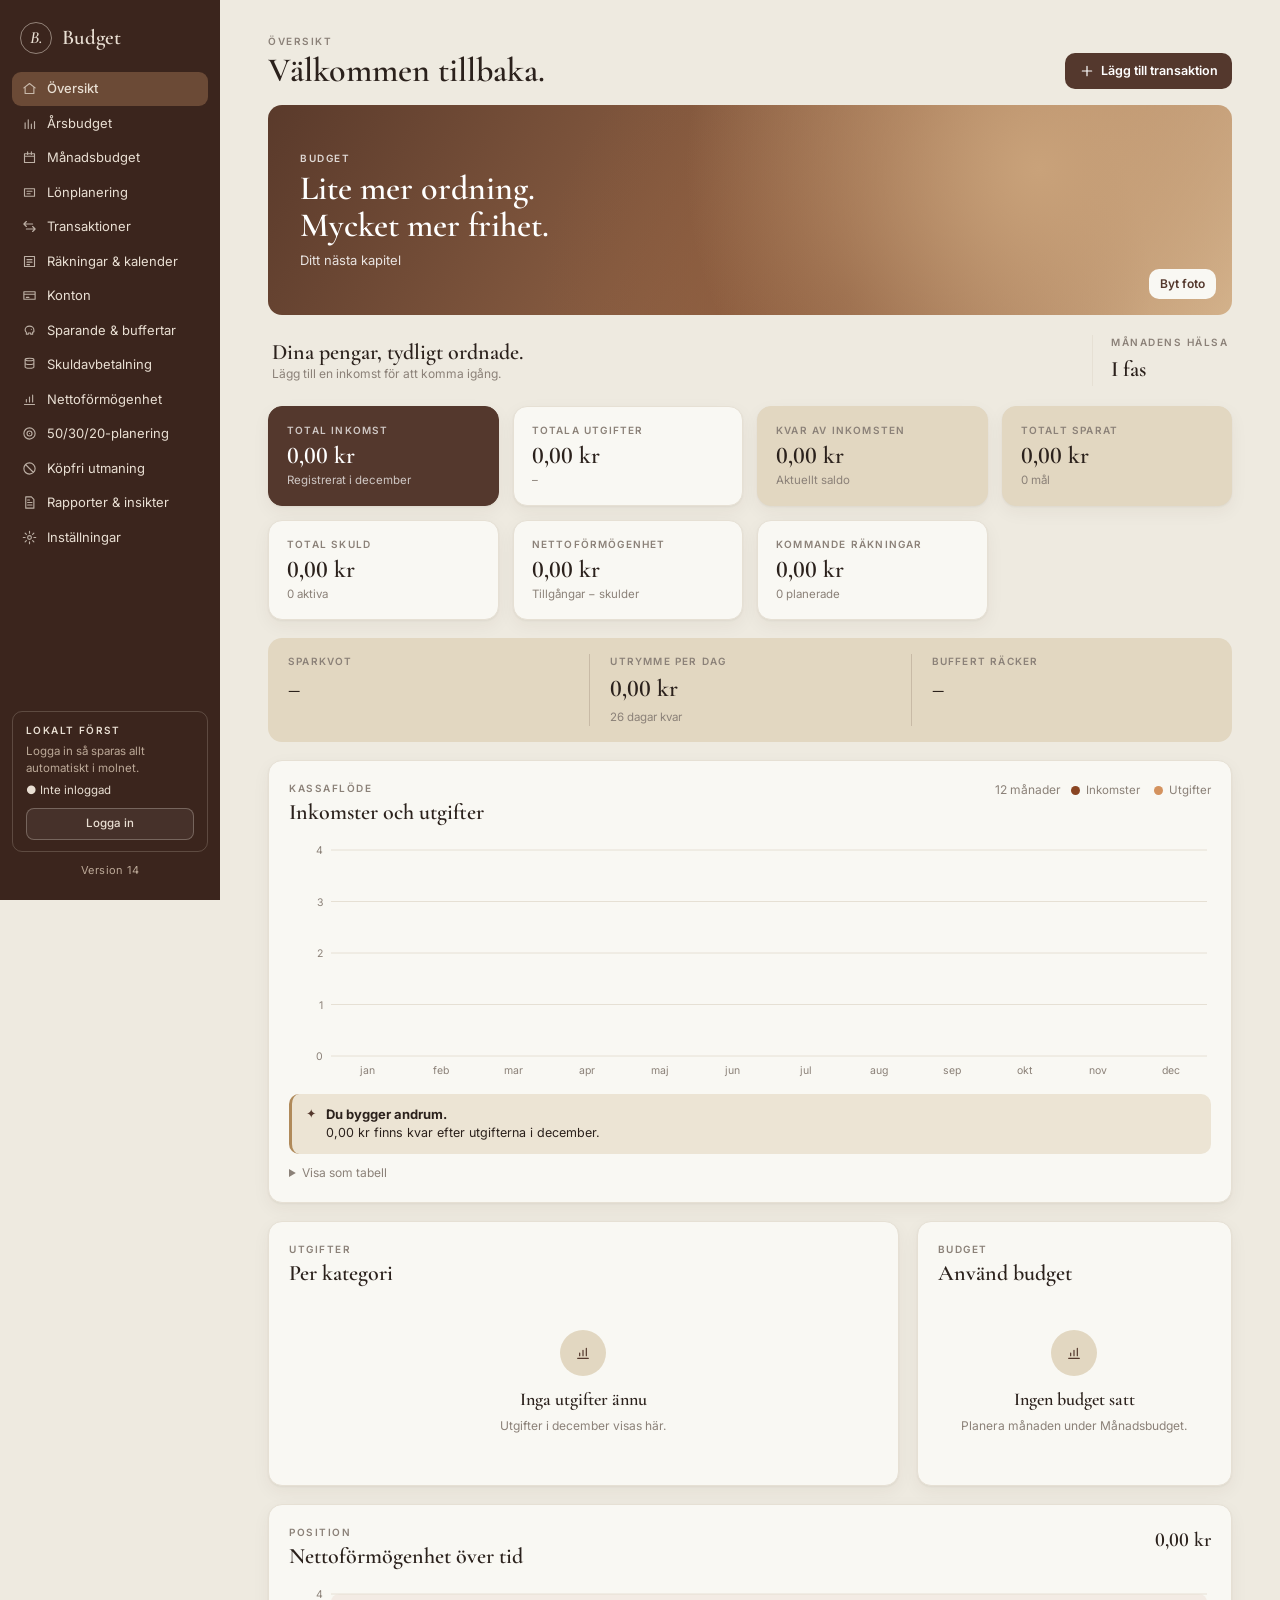
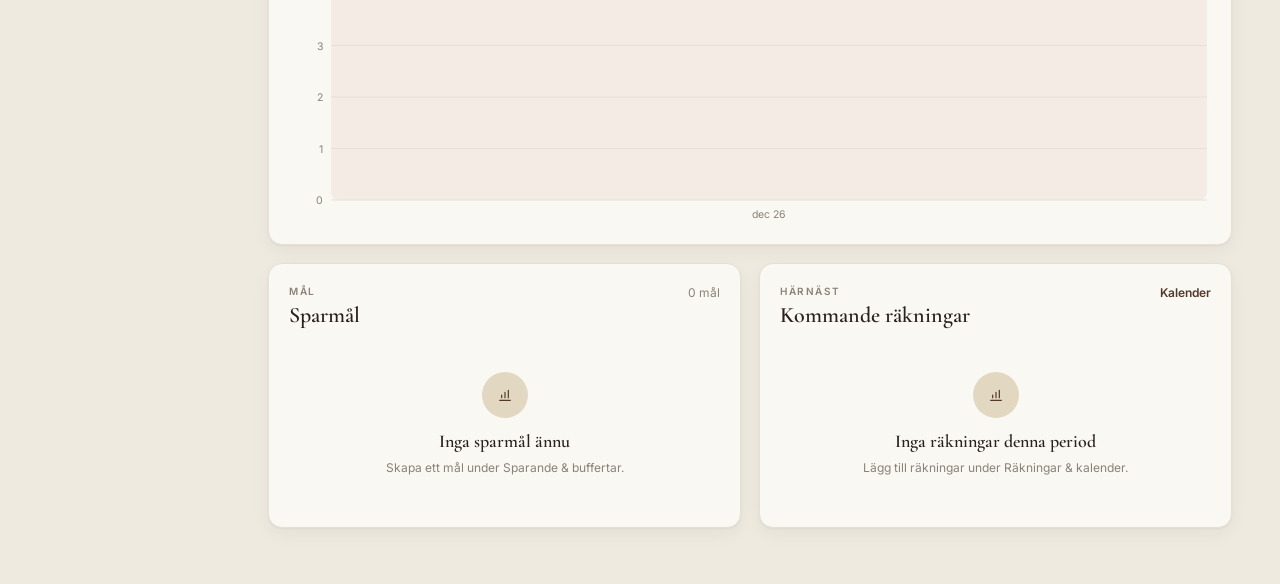
==== commit 2549dbf7: "Egen månadsväljare i appens tema - Månadsfältet under Räkningar & kalender öppnar en egen ruta med å" ====
--- a/index.html
+++ b/index.html
@@ -49,6 +49,7 @@
 
   <script src="js/version.js"></script>
   <script src="js/select.js"></script>
+  <script src="js/monthpicker.js"></script>
   <script src="js/vendor/supabase.js"></script>
   <script src="js/core.js"></script>
   <script src="js/sync.js"></script>
--- a/style.css
+++ b/style.css
@@ -152,6 +152,34 @@
 .csel-group:first-child { padding-top: 4px; }
 .csel-empty { padding: 8px 10px; font-size: 12.5px; color: var(--muted); }
 
+/* ---------- Egen månadsväljare (js/monthpicker.js) ---------- */
+.mp { position: relative; display: block; width: 100%; min-width: 0; }
+.mp.is-open .csel-btn { border-color: var(--caramel); box-shadow: 0 0 0 3px rgba(176, 138, 90, 0.18); }
+.mp-ico { flex-shrink: 0; color: var(--muted); }
+.mp.is-open .mp-ico { color: var(--dark); }
+.mp-text { min-width: 0; overflow: hidden; text-overflow: ellipsis; white-space: nowrap; }
+.mp-pop {
+  position: fixed; z-index: 1000; width: 264px; padding: 12px;
+  background: var(--card); border: 1px solid var(--card-border); border-radius: 14px;
+  box-shadow: 0 12px 32px rgba(59, 37, 29, 0.18), 0 2px 6px rgba(59, 37, 29, 0.08);
+  font-family: var(--sans); color: var(--text); animation: csel-in .12s ease-out;
+}
+.mp-head { display: flex; align-items: center; justify-content: space-between; margin-bottom: 10px; }
+.mp-year { font-family: var(--serif); font-size: 20px; font-weight: 600; }
+.mp-nav { width: 32px; height: 32px; border: 0; border-radius: 8px; background: transparent; color: var(--muted); display: grid; place-items: center; cursor: pointer; }
+.mp-nav:hover { background: var(--tan-2); color: var(--dark); }
+.mp-grid { display: grid; grid-template-columns: repeat(4, 1fr); gap: 4px; }
+.mp-month {
+  border: 0; background: transparent; border-radius: 8px; padding: 9px 0; font-size: 13px; font-weight: 500;
+  color: var(--text); cursor: pointer;
+}
+.mp-month:hover, .mp-month.is-active { background: var(--tan-2); }
+.mp-month.is-now { box-shadow: inset 0 0 0 1px var(--caramel); }
+.mp-month.is-selected { background: var(--dark); color: var(--white); font-weight: 600; }
+.mp-foot { display: flex; justify-content: flex-end; margin-top: 10px; padding-top: 8px; border-top: 1px solid var(--card-border); }
+.mp-today { border: 0; background: none; color: var(--dark); font-weight: 600; font-size: 12.5px; padding: 4px 6px; border-radius: 6px; cursor: pointer; }
+.mp-today:hover { background: var(--tan-2); }
+
 /* ---------- Typografi ---------- */
 .overline {
   font-size: 10px; font-weight: 600; letter-spacing: 0.15em; text-transform: uppercase; color: var(--muted);
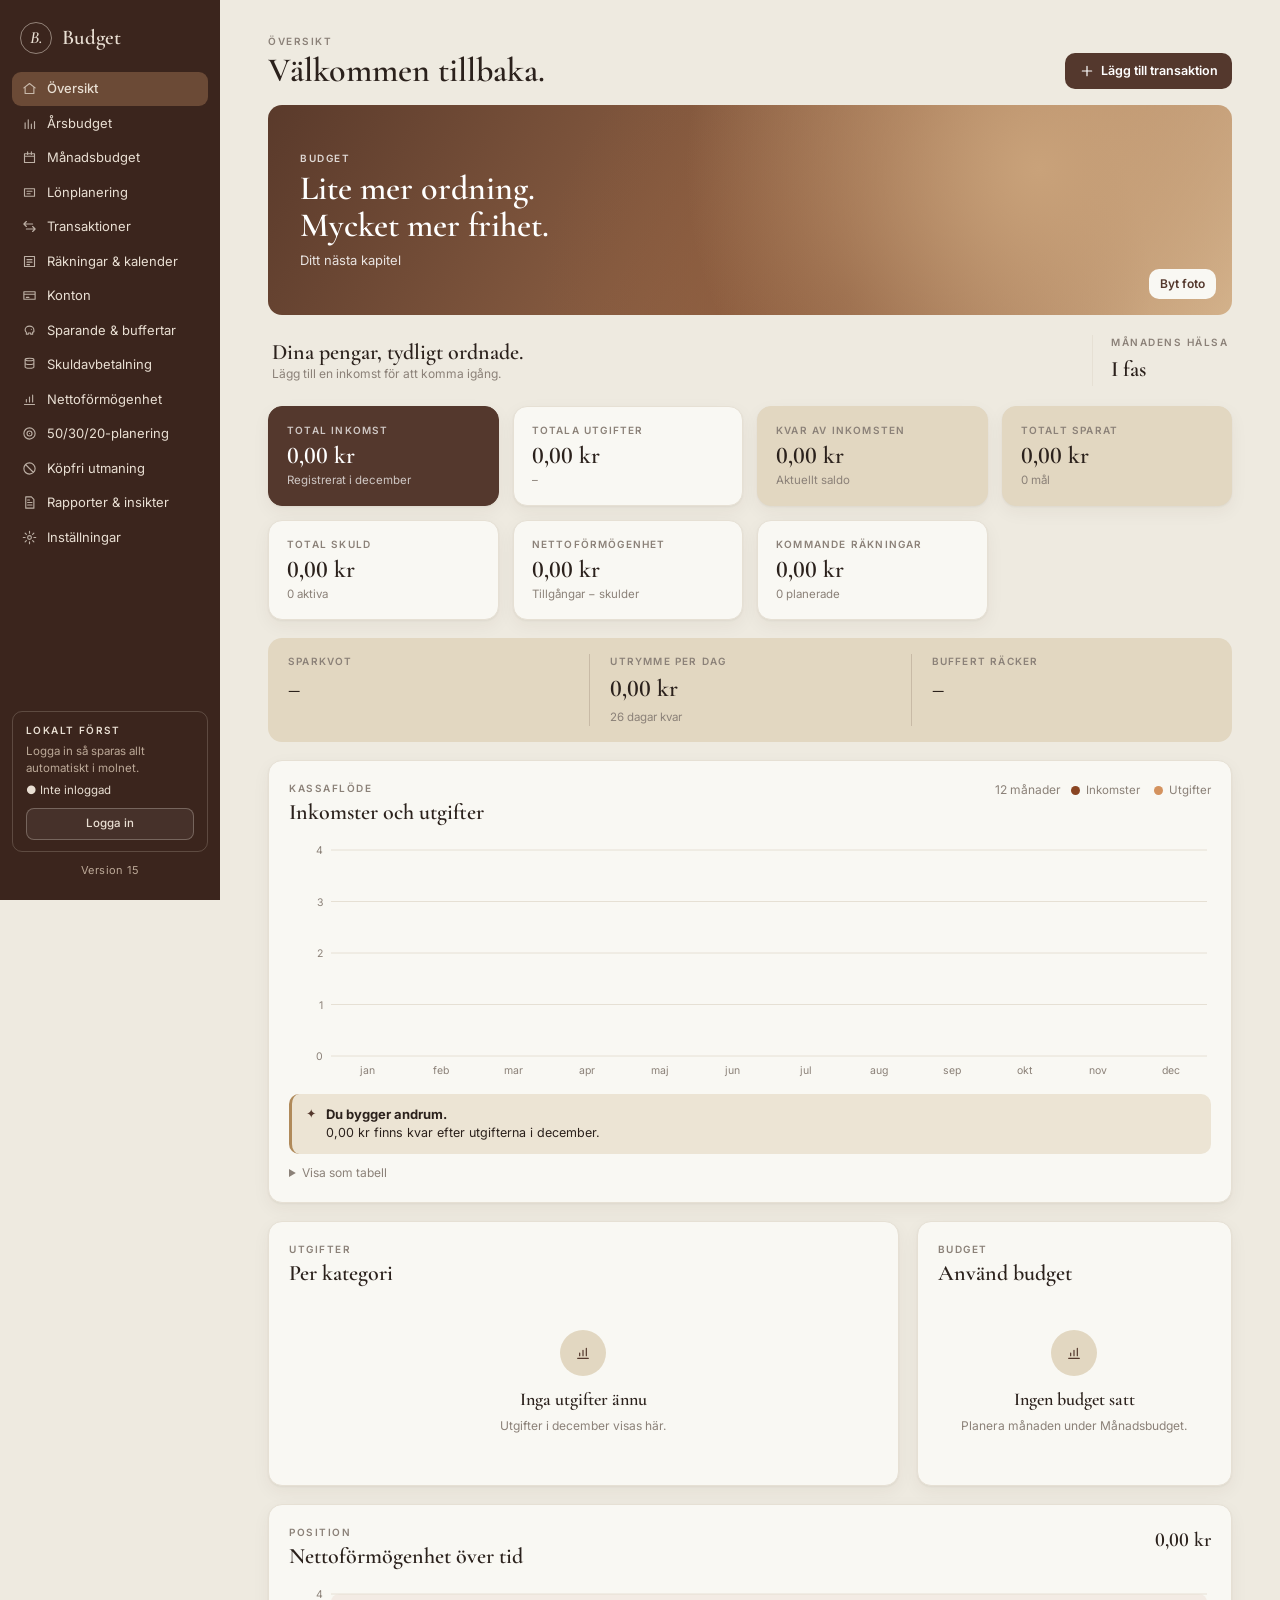
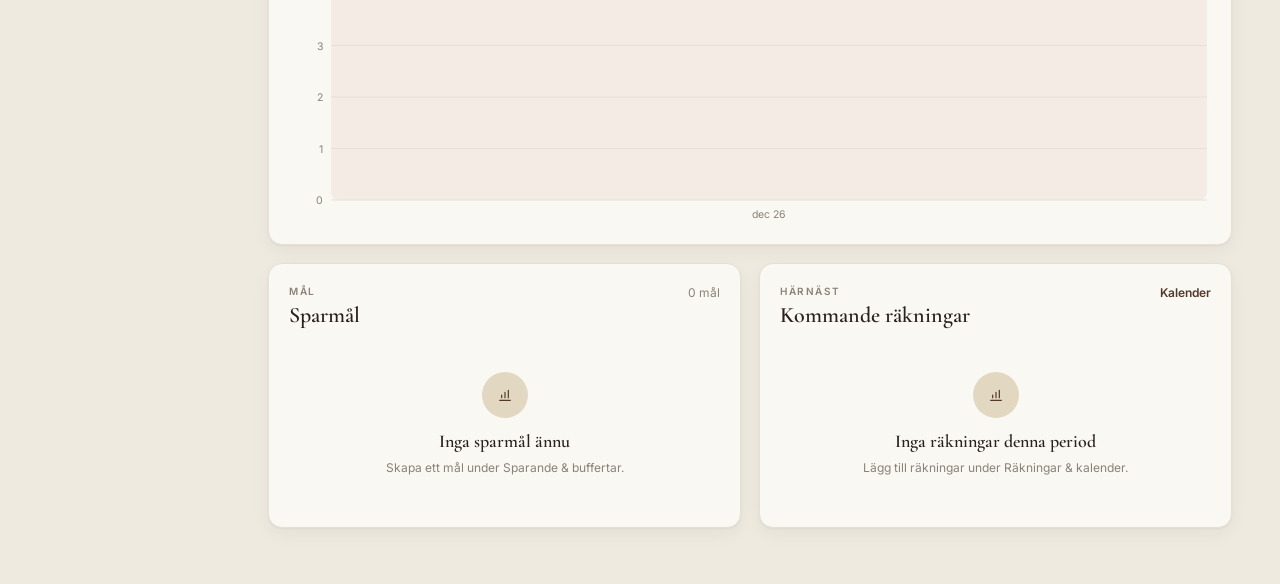
==== commit e96ce768: "Egen datumväljare, bekräftelseruta och sifferknappar - Datumfält öppnar en kalender i appens tema me" ====
--- a/index.html
+++ b/index.html
@@ -50,6 +50,8 @@
   <script src="js/version.js"></script>
   <script src="js/select.js"></script>
   <script src="js/monthpicker.js"></script>
+  <script src="js/datepicker.js"></script>
+  <script src="js/stepper.js"></script>
   <script src="js/vendor/supabase.js"></script>
   <script src="js/core.js"></script>
   <script src="js/sync.js"></script>
--- a/style.css
+++ b/style.css
@@ -180,6 +180,43 @@
 .mp-today { border: 0; background: none; color: var(--dark); font-weight: 600; font-size: 12.5px; padding: 4px 6px; border-radius: 6px; cursor: pointer; }
 .mp-today:hover { background: var(--tan-2); }
 
+/* ---------- Egen datumväljare (js/datepicker.js) ---------- */
+.dp-pop { width: 284px; }
+.dp-title { font-size: 18px; }
+.dp-empty { color: var(--muted); font-weight: 500; }
+.dp-grid { display: grid; grid-template-columns: repeat(7, 1fr); gap: 2px; }
+.dp-wd { text-align: center; font-size: 10px; font-weight: 600; letter-spacing: 0.1em; color: var(--muted); padding: 2px 0 6px; }
+.dp-day {
+  border: 0; background: transparent; border-radius: 8px; height: 34px; font-size: 13px; font-weight: 500;
+  color: var(--text); cursor: pointer; font-variant-numeric: tabular-nums;
+}
+.dp-day:hover, .dp-day.is-active { background: var(--tan-2); }
+.dp-day.is-now { box-shadow: inset 0 0 0 1px var(--caramel); }
+.dp-day.is-selected { background: var(--dark); color: var(--white); font-weight: 600; }
+.dp-foot { justify-content: space-between; }
+
+/* ---------- Bekräftelseruta (App.confirm) ---------- */
+.confirm-dialog { width: min(400px, calc(100vw - 32px)); }
+.confirm-dialog::backdrop { background: rgba(43, 33, 28, 0.35); }
+.confirm-text { font-size: 14px; line-height: 1.5; color: var(--text); }
+.confirm-dialog .dialog-actions { margin-top: 20px; }
+.btn.btn-danger-solid { background: var(--danger); color: var(--white); }
+.btn.btn-danger-solid:hover { filter: brightness(1.08); }
+
+/* ---------- Sifferfält med − och + (js/stepper.js) ---------- */
+input[type="number"] { -moz-appearance: textfield; appearance: textfield; }
+input[type="number"]::-webkit-outer-spin-button, input[type="number"]::-webkit-inner-spin-button { -webkit-appearance: none; margin: 0; }
+.stepper { display: flex; align-items: stretch; min-width: 0; width: 100%; }
+.stepper input { text-align: center; border-radius: 0; border-left: 0; border-right: 0; min-width: 0; flex: 1; }
+.stepper-btn {
+  width: 38px; flex-shrink: 0; display: grid; place-items: center; cursor: pointer;
+  background: var(--white); border: 1px solid var(--card-border); color: var(--muted);
+}
+.stepper-btn:first-child { border-radius: 10px 0 0 10px; }
+.stepper-btn:last-child { border-radius: 0 10px 10px 0; }
+.stepper-btn:hover { background: var(--tan-2); color: var(--dark); }
+.stepper-btn:active { background: var(--tan); }
+
 /* ---------- Typografi ---------- */
 .overline {
   font-size: 10px; font-weight: 600; letter-spacing: 0.15em; text-transform: uppercase; color: var(--muted);
--- a/css/pages-c.css
+++ b/css/pages-c.css
@@ -10,7 +10,7 @@
 .p5-diff { grid-column: 1 / -1; text-align: center; font-size: 12px; border-top: 1px solid rgba(84, 56, 45, 0.15); padding-top: 6px; }
 .p5-pct { position: relative; display: block; }
 .p5-pct input { padding-right: 30px; }
-.p5-pct > span { position: absolute; right: 12px; top: 50%; transform: translateY(-50%); color: var(--muted); }
+.p5-pct > span:not(.stepper) { position: absolute; right: 50px; pointer-events: none; top: 50%; transform: translateY(-50%); color: var(--muted); }
 .p5-foot { display: flex; justify-content: space-between; font-size: 12px; color: var(--muted); border-top: 1px solid var(--card-border); padding-top: 10px; margin-top: auto; }
 .p5-foot b { color: var(--text); font-variant-numeric: lining-nums tabular-nums; }
 
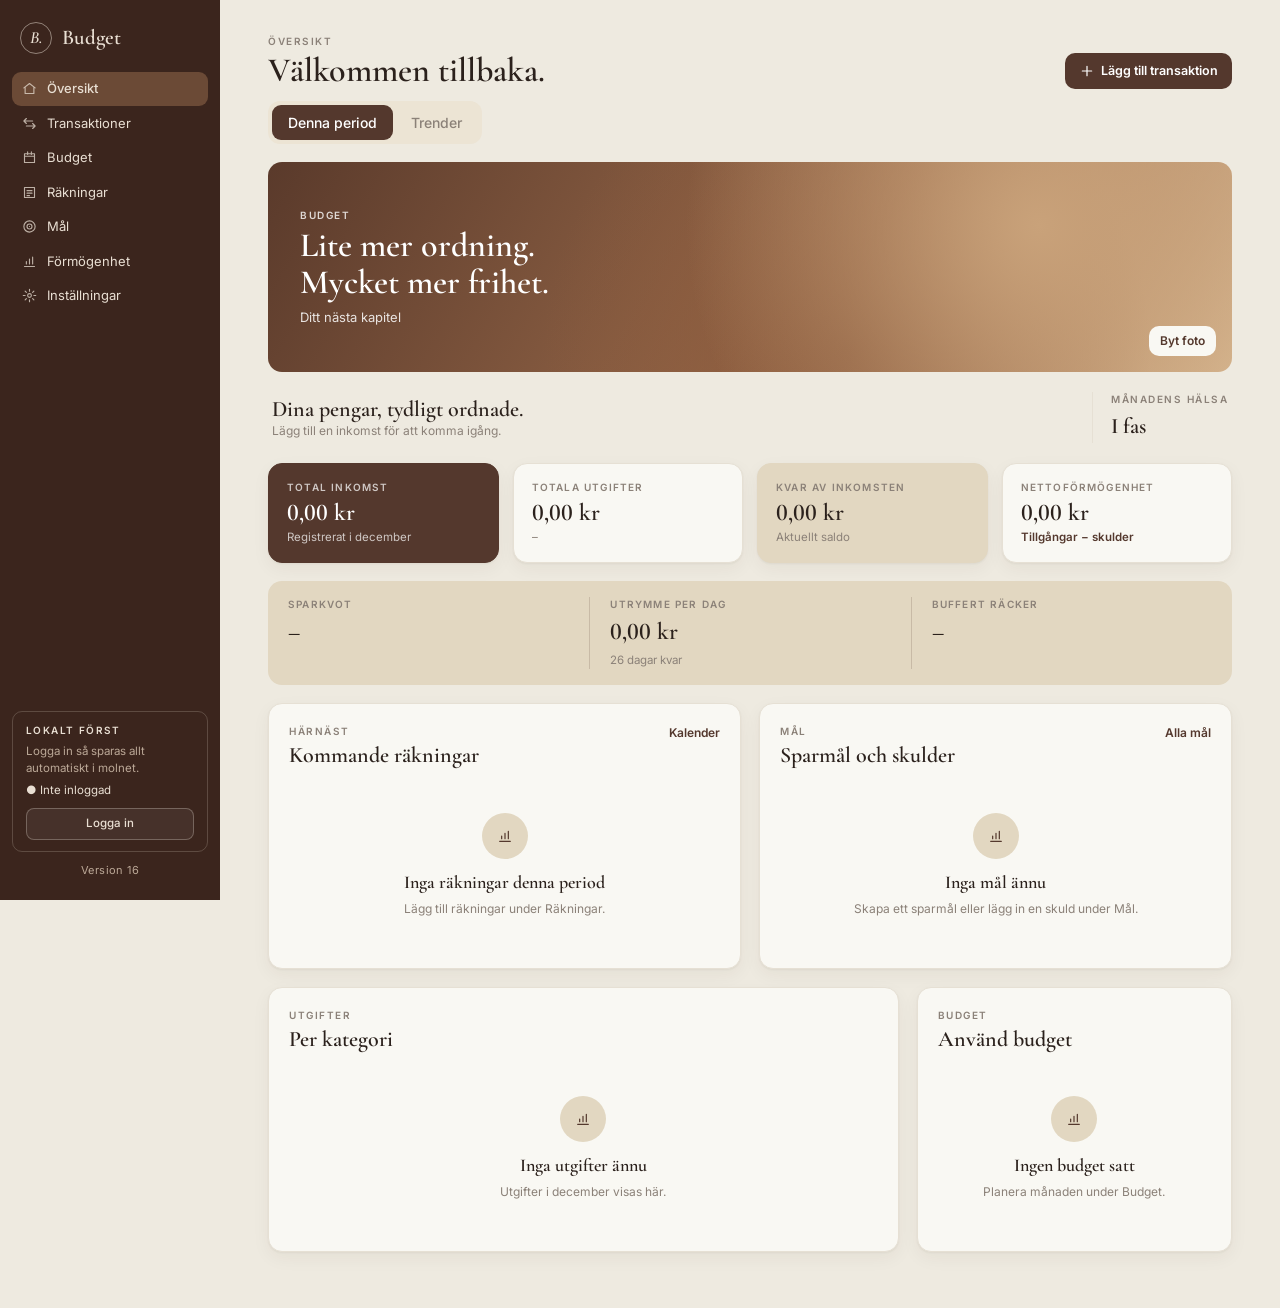
==== commit 54dba1ad: "Enklare struktur: 7 menyval med flikar Köpfri utmaning borttagen. Lönplanering och 50/30/20 ingår i " ====
--- a/index.html
+++ b/index.html
@@ -55,20 +55,16 @@
   <script src="js/vendor/supabase.js"></script>
   <script src="js/core.js"></script>
   <script src="js/sync.js"></script>
-  <!-- Sidorna registreras i menyordning -->
+  <!-- Sidorna registreras i menyordning (sidor med samma grupp blir flikar) -->
   <script src="js/pages/dashboard.js"></script>
+  <script src="js/pages/reports.js"></script>
+  <script src="js/pages/transactions.js"></script>
+  <script src="js/pages/monthly.js"></script>
   <script src="js/pages/annual.js"></script>
-  <script src="js/pages/monthly.js"></script>
-  <script src="js/pages/paycheck.js"></script>
-  <script src="js/pages/transactions.js"></script>
   <script src="js/pages/bills.js"></script>
-  <script src="js/pages/accounts.js"></script>
   <script src="js/pages/savings.js"></script>
   <script src="js/pages/debts.js"></script>
-  <script src="js/pages/networth.js"></script>
-  <script src="js/pages/planner503020.js"></script>
-  <script src="js/pages/nospend.js"></script>
-  <script src="js/pages/reports.js"></script>
+  <script src="js/pages/accounts.js"></script>
   <script src="js/pages/setup.js"></script>
   <script>App.start(); App.sync.init();</script>
 </body>
--- a/style.css
+++ b/style.css
@@ -483,3 +483,11 @@
   .hero { min-height: 190px; padding: 22px; }
   .hero-text h2 { font-size: 27px; }
 }
+
+/* Flikar för sidor som hör ihop (t.ex. Budget: Månad / År) */
+.page-tabs { display: inline-flex; gap: 2px; background: var(--tan-2); border-radius: 12px; padding: 4px; margin: -4px 0 18px; max-width: 100%; overflow-x: auto; }
+.page-tab { padding: 7px 16px; border-radius: 9px; font-weight: 500; font-size: 14px; color: var(--muted); text-decoration: none; white-space: nowrap; }
+.page-tab:hover { color: var(--text); }
+.page-tab[aria-current="page"] { background: var(--dark); color: var(--white); }
+.page-tab:focus-visible { outline: 2px solid var(--caramel); outline-offset: 2px; }
+.stack { display: flex; flex-direction: column; gap: 18px; min-width: 0; }
--- a/css/pages-a.css
+++ b/css/pages-a.css
@@ -1,4 +1,4 @@
-/* Sidor: Årsbudget, Månadsbudget, Lönplanering, Transaktioner */
+/* Sidor: Budget (Månad, År), Transaktioner */
 
 /* ---------- Årsbudget ---------- */
 .ann-toolbar { display: flex; gap: 12px; align-items: flex-end; }
@@ -40,21 +40,8 @@
 .mon-table tfoot td { padding-top: 8px; padding-bottom: 8px; }
 .mon-table tfoot tr:first-child td { border-top: 1px solid var(--card-border); padding-top: 18px; }
 .mon-num { white-space: nowrap; }
-
-/* ---------- Lönplanering ---------- */
-.pay-intro { margin-bottom: 14px; max-width: 560px; }
 .pay-period { display: flex; align-items: center; gap: 14px; margin-bottom: 14px; }
 .pay-period > div { min-width: 150px; text-align: center; }
-.pay-fields { display: grid; grid-template-columns: repeat(3, 1fr); gap: 12px; }
-.pay-summary {
-  display: grid; grid-template-columns: repeat(3, 1fr); gap: 14px 0;
-  background: var(--tan); border-radius: 12px; padding: 16px 0; margin-top: 16px;
-}
-.pay-summary > div { padding: 0 20px; min-width: 0; }
-.pay-summary > div:nth-child(2), .pay-summary > div:nth-child(3) { border-left: 1px solid rgba(84, 56, 45, 0.18); }
-.pay-income { grid-column: 1 / -1; border-top: 1px solid rgba(84, 56, 45, 0.18); padding-top: 12px !important; }
-.pay-alloc { display: grid; grid-template-columns: 1fr 1fr; gap: 12px; }
-.pay-alloc .field-label { display: flex; align-items: center; gap: 6px; }
 
 /* ---------- Transaktioner ---------- */
 .tx-count { font-family: var(--sans); font-size: 12px; font-weight: 400; margin-left: 6px; }
@@ -85,10 +72,23 @@
 }
 @media (max-width: 760px) {
   .ann-grid { grid-template-columns: 1fr; }
-  .pay-fields, .pay-alloc { grid-template-columns: 1fr; }
-  .pay-summary { grid-template-columns: 1fr; padding: 4px 0; gap: 0; }
-  .pay-summary > div { padding: 12px 16px; }
-  .pay-summary > div + div { border-left: 0 !important; border-top: 1px solid rgba(84, 56, 45, 0.18); }
   .tx-tools { flex-wrap: wrap; }
   .tx-filter { width: 100%; }
 }
+
+/* Budget › Månad */
+.mon-head { display: flex; align-items: center; gap: 16px; flex-wrap: wrap; }
+.mon-head .pay-period { margin: 0; }
+.split-list { list-style: none; margin: 0; padding: 0; display: flex; flex-direction: column; gap: 16px; }
+.split-list li { display: flex; flex-direction: column; gap: 6px; }
+.split-line { display: flex; align-items: center; gap: 8px; }
+.split-line b { flex: 1; }
+.split-pct { display: inline-flex; align-items: center; gap: 6px; color: var(--muted); }
+.split-pct .stepper { width: 128px; }
+.split-warn { font-size: 13px; margin-top: 12px; }
+.split-help { font-size: 12px; margin-top: 14px; }
+
+/* Översikt */
+.dash-alerts { list-style: none; margin: 0; padding: 0; display: flex; flex-direction: column; gap: 8px; }
+.dash-alerts li { display: flex; gap: 10px; align-items: baseline; }
+.dash-alerts li::before { content: "•"; color: var(--rose); font-weight: 700; }
--- a/css/pages-b.css
+++ b/css/pages-b.css
@@ -1,5 +1,5 @@
 /* ============================================================
-   Sidor grupp B: Räkningar, Konton, Sparande, Skulder, Nettoförmögenhet
+   Sidor grupp B: Räkningar, Förmögenhet, Mål (Sparmål, Skulder)
    ============================================================ */
 
 /* ---------- Räkningar & kalender ---------- */
@@ -30,9 +30,6 @@
 }
 .bill-chip-dark { background: var(--dark); color: var(--white); }
 .bill-chip-paid { opacity: 0.5; text-decoration: line-through; }
-
-/* ---------- Konton ---------- */
-.acc-total { font-size: 17px; color: var(--text); margin-left: 4px; }
 .acc-list > li.acc-item { display: block; padding: 0; }
 .acc-item details > summary { list-style: none; cursor: pointer; display: flex; align-items: center; gap: 12px; padding: 12px 0; }
 .acc-item details > summary::-webkit-details-marker { display: none; }
@@ -91,9 +88,6 @@
 .debt-cols p:last-child { font-weight: 600; overflow-wrap: anywhere; }
 .debt-warn { color: var(--danger); }
 .debt-actions { display: flex; gap: 6px; flex-wrap: wrap; }
-
-/* ---------- Nettoförmögenhet ---------- */
-.nw-actions { display: flex; align-items: center; gap: 12px; flex-wrap: wrap; }
 .nw-hero { background: var(--dark); color: var(--white); border-radius: var(--radius); padding: 22px 24px; box-shadow: var(--shadow); }
 .nw-hero .overline { color: rgba(255, 255, 255, 0.7); }
 .nw-hero-value { font-family: var(--serif); font-size: 40px; font-weight: 600; line-height: 1.1; font-variant-numeric: lining-nums tabular-nums; }
@@ -102,8 +96,6 @@
 .nw-sum { font-size: 18px; color: var(--text); }
 .nw-bar { height: 14px; background: var(--track); border-radius: 99px; overflow: hidden; margin-bottom: 6px; }
 .nw-bar > span { display: block; height: 100%; border-radius: 99px; }
-.nw-list { margin-top: 14px; }
-.nw-list li { padding: 8px 0; }
 
 /* ---------- Mobil ---------- */
 @media (max-width: 760px) {
@@ -115,5 +107,4 @@
   .goal-figs { grid-template-columns: repeat(2, minmax(0, 1fr)); }
   .acc-detail { padding-left: 0; }
   .nw-hero-value { font-size: 32px; }
-  .nw-actions .btn { width: 100%; }
 }
--- a/css/pages-c.css
+++ b/css/pages-c.css
@@ -1,47 +1,4 @@
-/* Sidor: 50/30/20, Köpfri utmaning, Rapporter, Säkerhetskopia, Inställningar */
-
-/* ---------- 50/30/20 ---------- */
-.p5-card { display: flex; flex-direction: column; gap: 14px; }
-.p5-title { text-align: center; font-size: 11px; font-weight: 700; letter-spacing: 0.15em; text-transform: uppercase; color: var(--muted); }
-.p5-ring { margin: 0 auto; }
-.p5-box { background: var(--tan); border-radius: 12px; padding: 12px 14px; display: grid; grid-template-columns: 1fr 1fr; gap: 6px 12px; }
-.p5-box > div span { display: block; font-size: 10px; letter-spacing: 0.12em; text-transform: uppercase; color: var(--muted); font-weight: 600; }
-.p5-box > div b { font-family: var(--serif); font-size: 18px; font-variant-numeric: lining-nums tabular-nums; }
-.p5-diff { grid-column: 1 / -1; text-align: center; font-size: 12px; border-top: 1px solid rgba(84, 56, 45, 0.15); padding-top: 6px; }
-.p5-pct { position: relative; display: block; }
-.p5-pct input { padding-right: 30px; }
-.p5-pct > span:not(.stepper) { position: absolute; right: 50px; pointer-events: none; top: 50%; transform: translateY(-50%); color: var(--muted); }
-.p5-foot { display: flex; justify-content: space-between; font-size: 12px; color: var(--muted); border-top: 1px solid var(--card-border); padding-top: 10px; margin-top: auto; }
-.p5-foot b { color: var(--text); font-variant-numeric: lining-nums tabular-nums; }
-
-/* ---------- Köpfri utmaning ---------- */
-.ns-top { display: grid; grid-template-columns: 2fr 1fr; gap: 14px; }
-.ns-stats { display: grid; grid-template-columns: repeat(2, 1fr); gap: 14px; }
-.ns-progress { display: flex; align-items: center; justify-content: space-between; gap: 12px; }
-.ns-help { margin: 0 0 14px; max-width: 640px; }
-.ns-grid { display: grid; grid-template-columns: repeat(7, minmax(0, 1fr)); gap: 6px; }
-.ns-head { text-align: center; font-size: 10.5px; font-weight: 600; letter-spacing: 0.1em; color: var(--muted); padding-bottom: 2px; }
-.ns-cell {
-  position: relative; min-height: 76px; min-width: 0;
-  border: 1px solid var(--card-border); border-radius: 10px; background: var(--white);
-  padding: 7px 8px; text-align: left; cursor: pointer;
-  display: flex; flex-direction: column; justify-content: space-between;
-  transition: background 0.15s;
-}
-.ns-cell:hover:not(:disabled) { background: var(--tan-2); }
-.ns-cell:disabled { cursor: default; opacity: 0.55; background: var(--card); }
-.ns-blank { background: var(--tan-2); border-color: transparent; cursor: default; }
-.ns-num { font-family: var(--serif); font-size: 17px; font-weight: 600; line-height: 1; }
-.ns-dot {
-  position: absolute; top: 7px; right: 7px; width: 18px; height: 18px; border-radius: 50%;
-  border: 1px solid var(--card-border); display: grid; place-items: center;
-}
-.ns-label { font-size: 10.5px; color: var(--muted); }
-.ns-on { background: var(--dark); border-color: var(--dark); color: var(--white); }
-.ns-on:hover:not(:disabled) { background: #462e25; }
-.ns-on .ns-label { color: rgba(255, 255, 255, 0.8); }
-.ns-on .ns-dot { background: var(--tan); border-color: var(--tan); color: var(--dark); }
-.ns-today { box-shadow: inset 0 0 0 2px var(--caramel); }
+/* Sidor: Trender, Säkerhetskopia, Inställningar */
 
 /* ---------- Rapporter ---------- */
 .rep-bar { display: flex; justify-content: flex-end; margin-top: -6px; }
@@ -97,22 +54,9 @@
 .set-private { display: flex; gap: 12px; align-items: center; margin-top: 16px; border-left: 3px solid var(--caramel); background: var(--tan-2); border-radius: 10px; padding: 12px 14px; }
 .set-private-icon { width: 36px; height: 36px; border-radius: 50%; background: var(--tan); color: var(--dark); display: grid; place-items: center; flex-shrink: 0; }
 
-@media (max-width: 860px) {
-  .ns-top { grid-template-columns: 1fr; }
-}
 @media (max-width: 760px) {
   .set-ptype, .set-ptype-fixed { width: 100%; }
   .set-add-parent { grid-template-columns: 1fr; }
-  .ns-grid { gap: 4px; }
-  .ns-cell { min-height: 56px; padding: 5px; border-radius: 8px; }
-  .ns-num { font-size: 14px; }
-  .ns-dot { width: 14px; height: 14px; top: 5px; right: 5px; }
-  .ns-dot .icon { width: 9px; height: 9px; }
-  .ns-label { font-size: 9px; }
   .set-add { grid-template-columns: 1fr; }
 }
-@media (max-width: 480px) {
-  .ns-label { display: none; }
-  .ns-stats { grid-template-columns: 1fr 1fr; }
-  .ns-stats .stat-value { font-size: 19px; }
-}
+
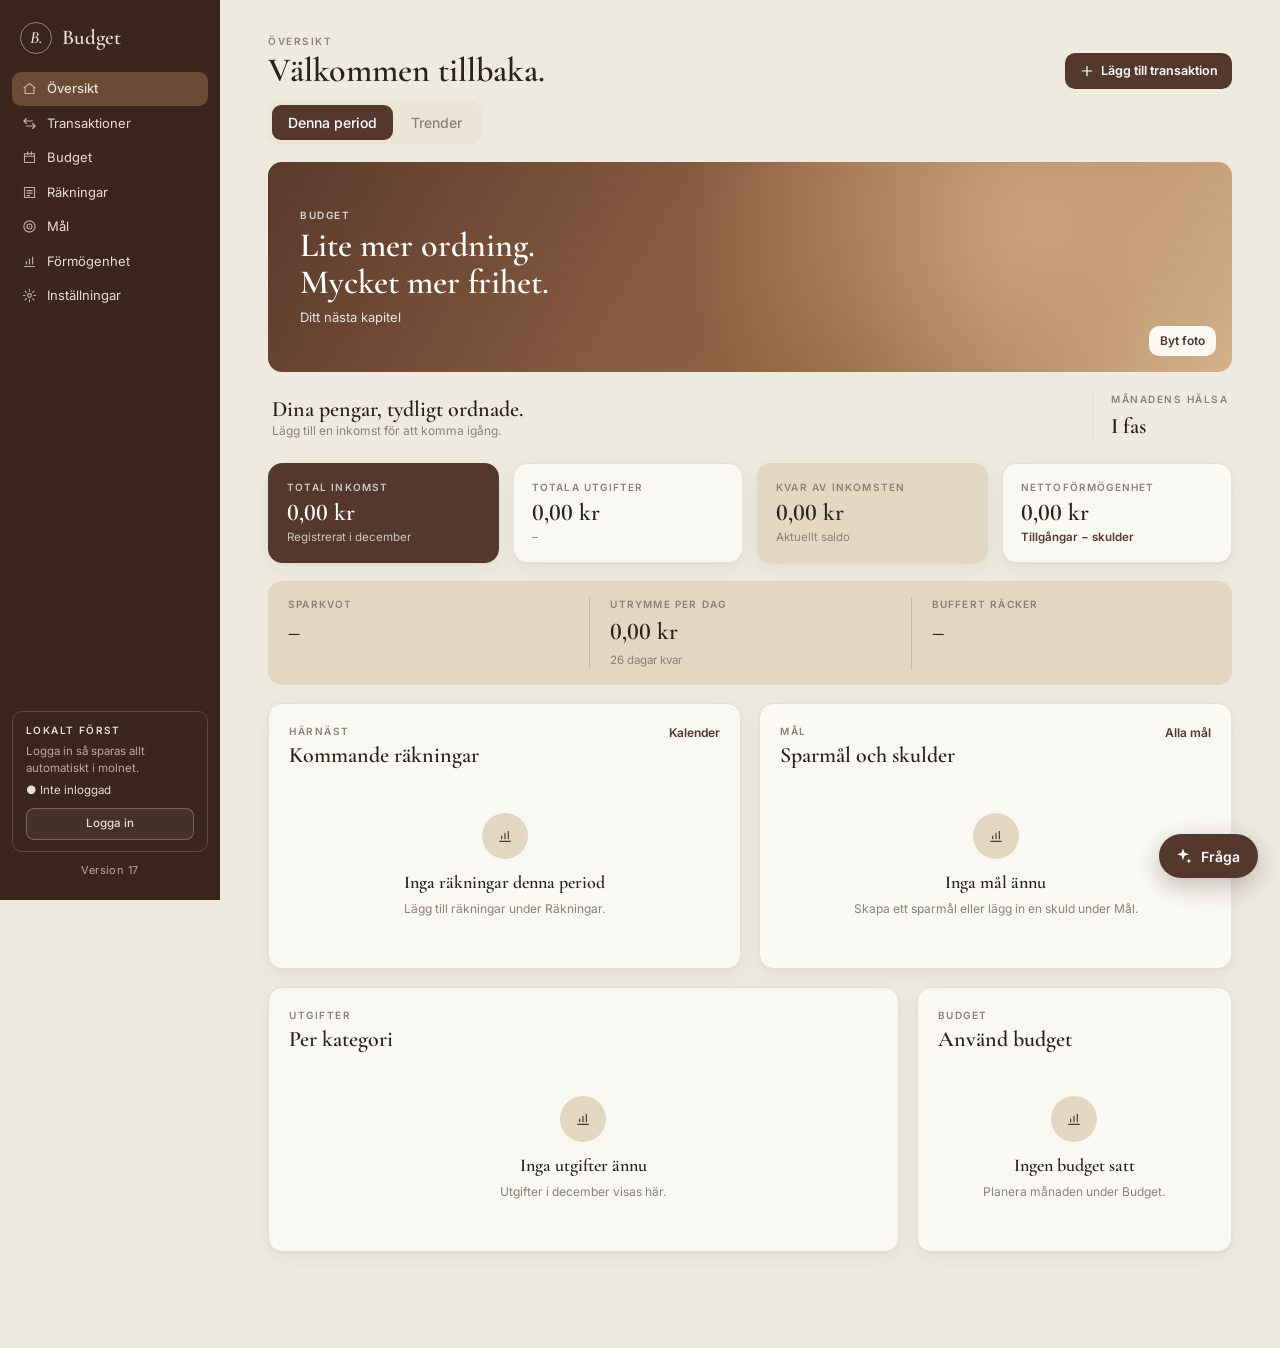
==== commit 89cbaf15: "AI-assistent: fråga om ekonomin och låt den lägga in transaktioner Chattruta (Fråga) som pratar med " ====
--- a/index.html
+++ b/index.html
@@ -55,6 +55,7 @@
   <script src="js/vendor/supabase.js"></script>
   <script src="js/core.js"></script>
   <script src="js/sync.js"></script>
+  <script src="js/assistant.js"></script>
   <!-- Sidorna registreras i menyordning (sidor med samma grupp blir flikar) -->
   <script src="js/pages/dashboard.js"></script>
   <script src="js/pages/reports.js"></script>
--- a/style.css
+++ b/style.css
@@ -491,3 +491,61 @@
 .page-tab[aria-current="page"] { background: var(--dark); color: var(--white); }
 .page-tab:focus-visible { outline: 2px solid var(--caramel); outline-offset: 2px; }
 .stack { display: flex; flex-direction: column; gap: 18px; min-width: 0; }
+
+/* ---------- AI-assistent (js/assistant.js) ---------- */
+.ai-fab {
+  position: fixed; right: 22px; bottom: 22px; z-index: 40;
+  display: inline-flex; align-items: center; gap: 8px; padding: 12px 18px 12px 14px;
+  border: 0; border-radius: 999px; background: var(--dark); color: var(--white);
+  font: 600 14px var(--sans); cursor: pointer; box-shadow: 0 8px 24px rgba(59, 37, 29, 0.28);
+}
+.ai-fab:hover { background: #462e25; }
+.ai-fab:focus-visible, .ai-send:focus-visible, .ai-close:focus-visible, .ai-chip:focus-visible { outline: 2px solid var(--caramel); outline-offset: 2px; }
+.ai-panel {
+  position: fixed; right: 16px; bottom: 16px; top: 16px; z-index: 45; width: min(420px, calc(100vw - 32px));
+  display: flex; flex-direction: column; background: var(--card); border: 1px solid var(--card-border);
+  border-radius: 18px; box-shadow: 0 18px 50px rgba(43, 33, 28, 0.25); overflow: hidden;
+}
+.ai-head { display: flex; justify-content: space-between; align-items: flex-start; gap: 12px; padding: 16px 18px 12px; border-bottom: 1px solid var(--card-border); }
+.ai-title { font-family: var(--serif); font-size: 22px; font-weight: 600; margin: 0; }
+.ai-head-btns { display: flex; align-items: center; gap: 10px; }
+.ai-close { border: 0; background: var(--tan-2); color: var(--dark); width: 32px; height: 32px; border-radius: 50%; cursor: pointer; font-size: 14px; }
+.ai-log { flex: 1; overflow-y: auto; padding: 16px 18px; display: flex; flex-direction: column; gap: 10px; }
+.ai-msg { max-width: 92%; font-size: 14px; line-height: 1.5; }
+.ai-msg p { margin: 0; }
+.ai-msg p + p, .ai-msg ul + p, .ai-msg p + ul { margin-top: 8px; }
+.ai-msg ul { margin: 0; padding-left: 18px; }
+.ai-user { align-self: flex-end; background: var(--dark); color: var(--white); padding: 9px 13px; border-radius: 14px 14px 4px 14px; }
+.ai-assistant { align-self: flex-start; background: var(--tan-2); padding: 10px 14px; border-radius: 14px 14px 14px 4px; }
+.ai-activity { align-self: flex-start; font-size: 12px; color: var(--muted); padding-left: 4px; }
+.ai-thinking { align-self: flex-start; display: flex; gap: 4px; padding: 12px 14px; background: var(--tan-2); border-radius: 14px; }
+.ai-thinking span { width: 6px; height: 6px; border-radius: 50%; background: var(--muted); animation: ai-dot 1.2s infinite ease-in-out; }
+.ai-thinking span:nth-child(2) { animation-delay: 0.15s; }
+.ai-thinking span:nth-child(3) { animation-delay: 0.3s; }
+@keyframes ai-dot { 0%, 80%, 100% { opacity: 0.3; transform: translateY(0); } 40% { opacity: 1; transform: translateY(-3px); } }
+.ai-card { align-self: stretch; max-width: none; background: var(--white); border: 1px solid var(--card-border); border-radius: 14px; padding: 12px 14px; display: flex; flex-direction: column; gap: 8px; }
+.ai-card-title { font-weight: 600; }
+.ai-card-label { font-size: 11px; letter-spacing: 0.1em; text-transform: uppercase; color: var(--muted); margin-top: 4px !important; }
+.ai-tx { display: flex; justify-content: space-between; gap: 12px; align-items: center; padding: 8px 0; border-top: 1px solid var(--card-border); }
+.ai-tx .muted { font-size: 12px; }
+.ai-tx-amt { white-space: nowrap; font-variant-numeric: tabular-nums; }
+.ai-card-btns { display: flex; justify-content: flex-end; gap: 8px; margin-top: 4px; }
+.ai-card-btns .btn-primary { background: var(--dark); color: var(--white); }
+.ai-card-btns .btn-secondary { background: var(--tan); }
+.ai-card-btns .btn-danger-solid { background: var(--danger); color: var(--white); }
+.ai-card-done { font-size: 13px; font-weight: 600; }
+.ai-error { color: var(--danger); }
+.ai-welcome { color: var(--text); font-size: 14px; line-height: 1.5; display: flex; flex-direction: column; gap: 14px; }
+.ai-suggest { display: flex; flex-direction: column; gap: 8px; align-items: flex-start; }
+.ai-chip { border: 1px solid var(--card-border); background: var(--white); color: var(--dark); border-radius: 999px; padding: 8px 13px; font: 500 13px var(--sans); cursor: pointer; text-align: left; }
+.ai-chip:hover { background: var(--tan-2); }
+.ai-form { display: flex; gap: 8px; align-items: flex-end; padding: 12px 14px; border-top: 1px solid var(--card-border); background: var(--card); }
+.ai-form textarea { flex: 1; resize: none; min-height: 42px; max-height: 140px; padding: 10px 12px; border: 1px solid var(--card-border); border-radius: 12px; font: 14px/1.4 var(--sans); background: var(--white); color: var(--text); }
+.ai-form textarea:focus { outline: 2px solid var(--caramel); outline-offset: -1px; }
+.ai-send { flex: none; width: 42px; height: 42px; border: 0; border-radius: 12px; background: var(--dark); color: var(--white); cursor: pointer; display: grid; place-items: center; }
+.ai-send:disabled { opacity: 0.45; cursor: default; }
+@media (max-width: 760px) {
+  .ai-fab { right: 16px; bottom: 16px; }
+  .ai-panel { inset: 0; width: 100%; border-radius: 0; border: 0; }
+}
+.page { padding-bottom: 96px; } /* plats för assistentknappen */
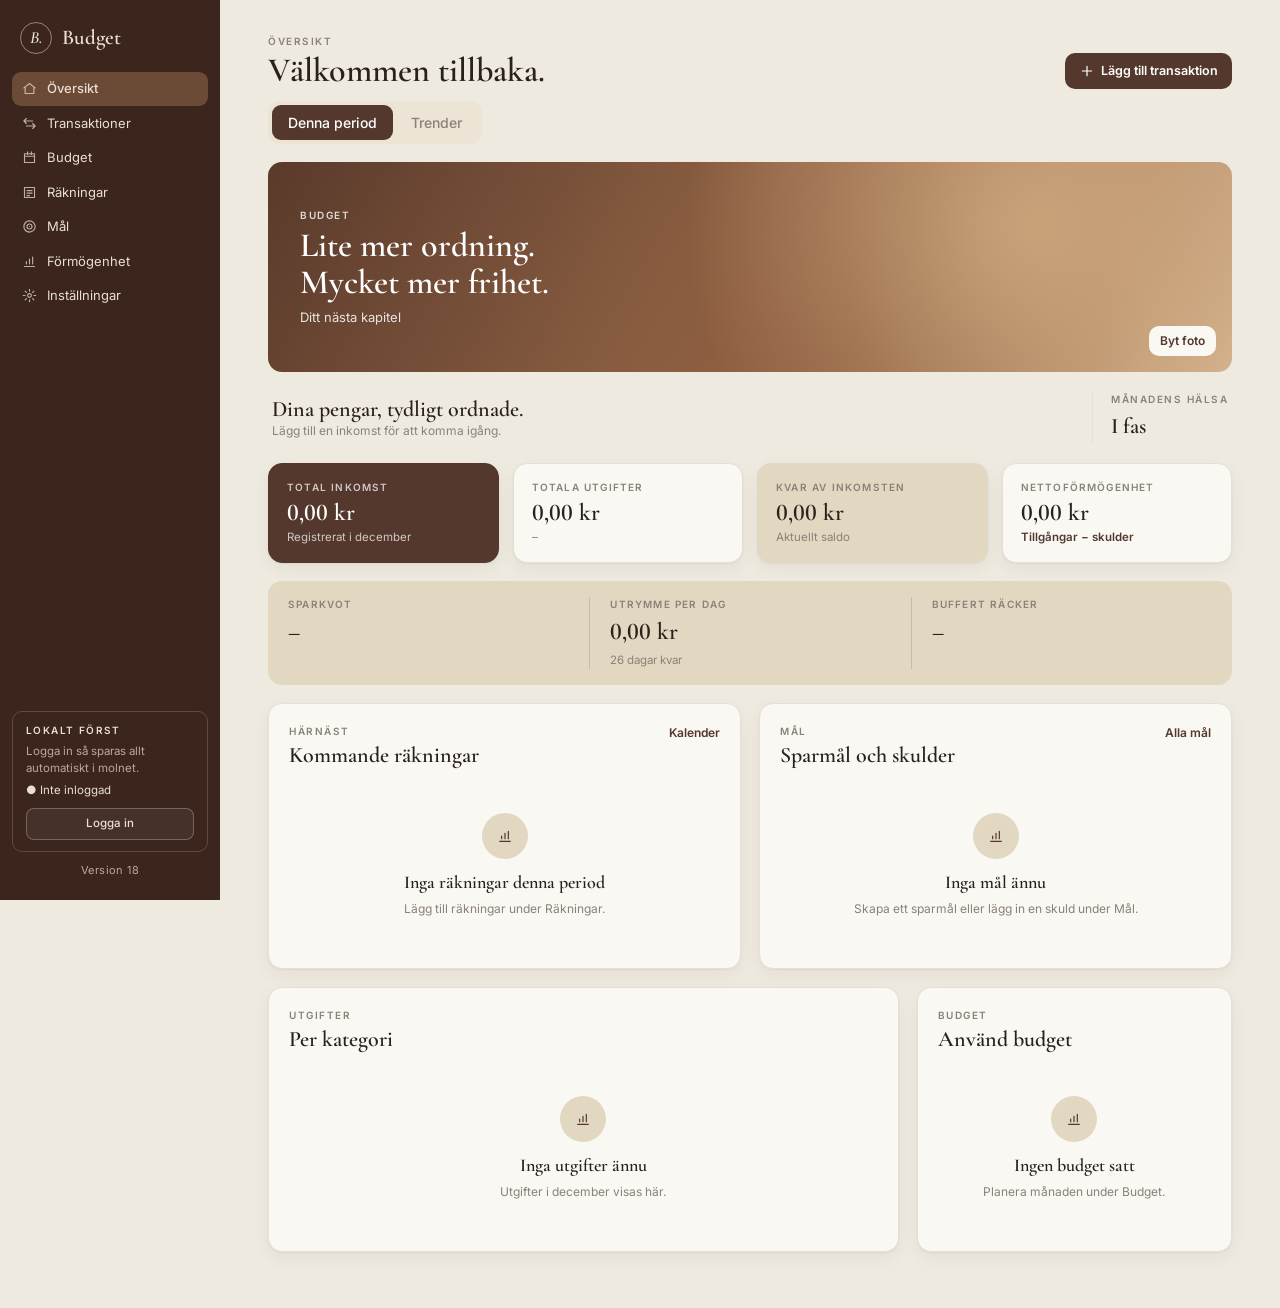
==== commit 45799974: "Koppla Claude via MCP i stället för betald assistent Tar bort Fråga-knappen och den betalda mellanst" ====
--- a/index.html
+++ b/index.html
@@ -55,7 +55,6 @@
   <script src="js/vendor/supabase.js"></script>
   <script src="js/core.js"></script>
   <script src="js/sync.js"></script>
-  <script src="js/assistant.js"></script>
   <!-- Sidorna registreras i menyordning (sidor med samma grupp blir flikar) -->
   <script src="js/pages/dashboard.js"></script>
   <script src="js/pages/reports.js"></script>
--- a/style.css
+++ b/style.css
@@ -492,60 +492,3 @@
 .page-tab:focus-visible { outline: 2px solid var(--caramel); outline-offset: 2px; }
 .stack { display: flex; flex-direction: column; gap: 18px; min-width: 0; }
 
-/* ---------- AI-assistent (js/assistant.js) ---------- */
-.ai-fab {
-  position: fixed; right: 22px; bottom: 22px; z-index: 40;
-  display: inline-flex; align-items: center; gap: 8px; padding: 12px 18px 12px 14px;
-  border: 0; border-radius: 999px; background: var(--dark); color: var(--white);
-  font: 600 14px var(--sans); cursor: pointer; box-shadow: 0 8px 24px rgba(59, 37, 29, 0.28);
-}
-.ai-fab:hover { background: #462e25; }
-.ai-fab:focus-visible, .ai-send:focus-visible, .ai-close:focus-visible, .ai-chip:focus-visible { outline: 2px solid var(--caramel); outline-offset: 2px; }
-.ai-panel {
-  position: fixed; right: 16px; bottom: 16px; top: 16px; z-index: 45; width: min(420px, calc(100vw - 32px));
-  display: flex; flex-direction: column; background: var(--card); border: 1px solid var(--card-border);
-  border-radius: 18px; box-shadow: 0 18px 50px rgba(43, 33, 28, 0.25); overflow: hidden;
-}
-.ai-head { display: flex; justify-content: space-between; align-items: flex-start; gap: 12px; padding: 16px 18px 12px; border-bottom: 1px solid var(--card-border); }
-.ai-title { font-family: var(--serif); font-size: 22px; font-weight: 600; margin: 0; }
-.ai-head-btns { display: flex; align-items: center; gap: 10px; }
-.ai-close { border: 0; background: var(--tan-2); color: var(--dark); width: 32px; height: 32px; border-radius: 50%; cursor: pointer; font-size: 14px; }
-.ai-log { flex: 1; overflow-y: auto; padding: 16px 18px; display: flex; flex-direction: column; gap: 10px; }
-.ai-msg { max-width: 92%; font-size: 14px; line-height: 1.5; }
-.ai-msg p { margin: 0; }
-.ai-msg p + p, .ai-msg ul + p, .ai-msg p + ul { margin-top: 8px; }
-.ai-msg ul { margin: 0; padding-left: 18px; }
-.ai-user { align-self: flex-end; background: var(--dark); color: var(--white); padding: 9px 13px; border-radius: 14px 14px 4px 14px; }
-.ai-assistant { align-self: flex-start; background: var(--tan-2); padding: 10px 14px; border-radius: 14px 14px 14px 4px; }
-.ai-activity { align-self: flex-start; font-size: 12px; color: var(--muted); padding-left: 4px; }
-.ai-thinking { align-self: flex-start; display: flex; gap: 4px; padding: 12px 14px; background: var(--tan-2); border-radius: 14px; }
-.ai-thinking span { width: 6px; height: 6px; border-radius: 50%; background: var(--muted); animation: ai-dot 1.2s infinite ease-in-out; }
-.ai-thinking span:nth-child(2) { animation-delay: 0.15s; }
-.ai-thinking span:nth-child(3) { animation-delay: 0.3s; }
-@keyframes ai-dot { 0%, 80%, 100% { opacity: 0.3; transform: translateY(0); } 40% { opacity: 1; transform: translateY(-3px); } }
-.ai-card { align-self: stretch; max-width: none; background: var(--white); border: 1px solid var(--card-border); border-radius: 14px; padding: 12px 14px; display: flex; flex-direction: column; gap: 8px; }
-.ai-card-title { font-weight: 600; }
-.ai-card-label { font-size: 11px; letter-spacing: 0.1em; text-transform: uppercase; color: var(--muted); margin-top: 4px !important; }
-.ai-tx { display: flex; justify-content: space-between; gap: 12px; align-items: center; padding: 8px 0; border-top: 1px solid var(--card-border); }
-.ai-tx .muted { font-size: 12px; }
-.ai-tx-amt { white-space: nowrap; font-variant-numeric: tabular-nums; }
-.ai-card-btns { display: flex; justify-content: flex-end; gap: 8px; margin-top: 4px; }
-.ai-card-btns .btn-primary { background: var(--dark); color: var(--white); }
-.ai-card-btns .btn-secondary { background: var(--tan); }
-.ai-card-btns .btn-danger-solid { background: var(--danger); color: var(--white); }
-.ai-card-done { font-size: 13px; font-weight: 600; }
-.ai-error { color: var(--danger); }
-.ai-welcome { color: var(--text); font-size: 14px; line-height: 1.5; display: flex; flex-direction: column; gap: 14px; }
-.ai-suggest { display: flex; flex-direction: column; gap: 8px; align-items: flex-start; }
-.ai-chip { border: 1px solid var(--card-border); background: var(--white); color: var(--dark); border-radius: 999px; padding: 8px 13px; font: 500 13px var(--sans); cursor: pointer; text-align: left; }
-.ai-chip:hover { background: var(--tan-2); }
-.ai-form { display: flex; gap: 8px; align-items: flex-end; padding: 12px 14px; border-top: 1px solid var(--card-border); background: var(--card); }
-.ai-form textarea { flex: 1; resize: none; min-height: 42px; max-height: 140px; padding: 10px 12px; border: 1px solid var(--card-border); border-radius: 12px; font: 14px/1.4 var(--sans); background: var(--white); color: var(--text); }
-.ai-form textarea:focus { outline: 2px solid var(--caramel); outline-offset: -1px; }
-.ai-send { flex: none; width: 42px; height: 42px; border: 0; border-radius: 12px; background: var(--dark); color: var(--white); cursor: pointer; display: grid; place-items: center; }
-.ai-send:disabled { opacity: 0.45; cursor: default; }
-@media (max-width: 760px) {
-  .ai-fab { right: 16px; bottom: 16px; }
-  .ai-panel { inset: 0; width: 100%; border-radius: 0; border: 0; }
-}
-.page { padding-bottom: 96px; } /* plats för assistentknappen */
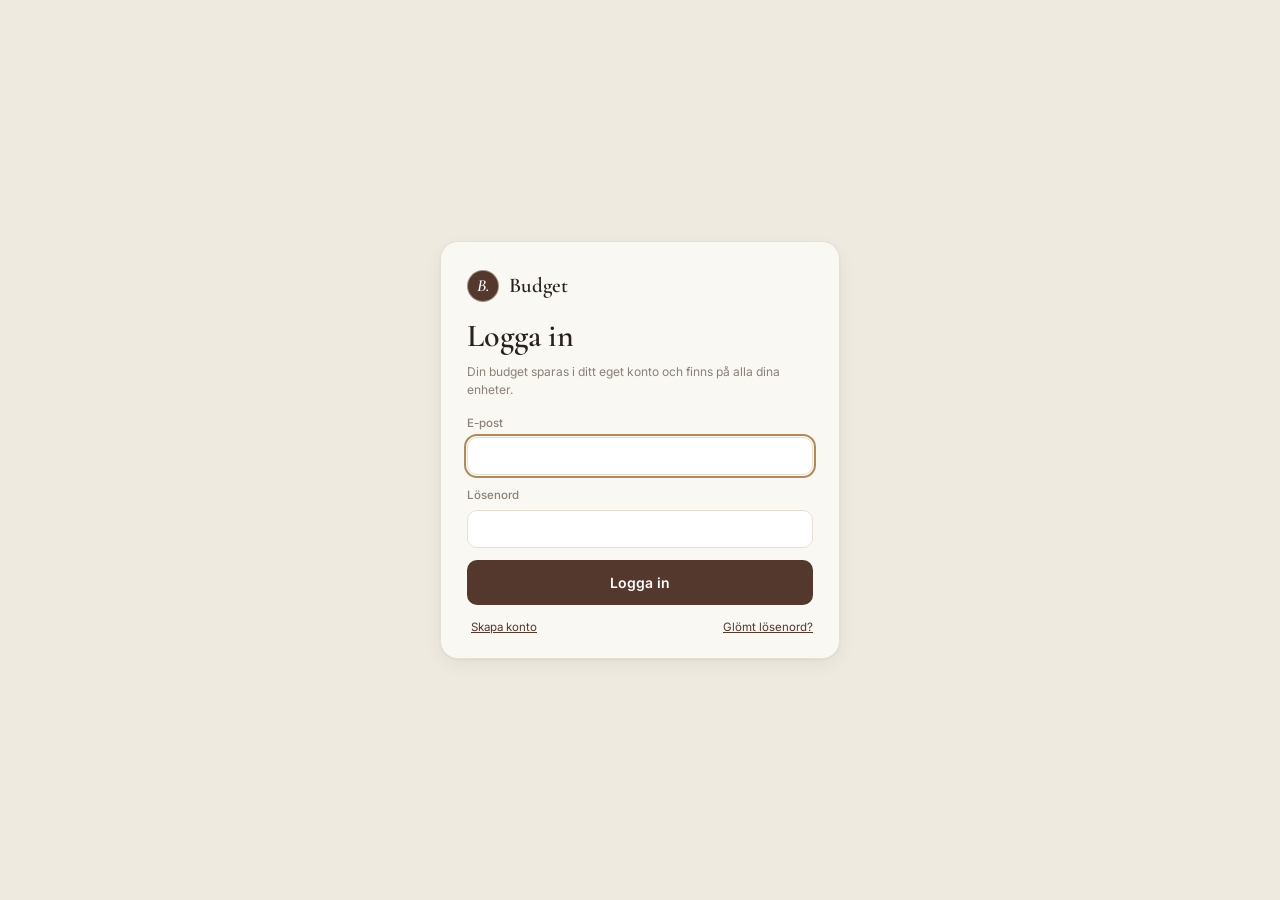
==== commit b0df7b8b: "Inloggningssida och rensning vid utloggning Appen visas bara för inloggade; annars visas en inloggni" ====
--- a/index.html
+++ b/index.html
@@ -16,7 +16,7 @@
   <link rel="stylesheet" href="css/pages-b.css">
   <link rel="stylesheet" href="css/pages-c.css">
 </head>
-<body>
+<body class="auth-wait">
   <div class="app">
     <aside class="sidebar" id="sidebar">
       <div class="brand">
--- a/style.css
+++ b/style.css
@@ -303,7 +303,7 @@
 /* ---------- Formulär ---------- */
 .field { display: flex; flex-direction: column; gap: 5px; min-width: 0; }
 .field-label { font-size: 11.5px; color: var(--muted); font-weight: 500; }
-input[type="text"], input[type="number"], input[type="date"], input[type="month"], input[type="search"], input:not([type]), select, textarea {
+input[type="text"], input[type="email"], input[type="password"], input[type="number"], input[type="date"], input[type="month"], input[type="search"], input:not([type]), select, textarea {
   width: 100%; min-height: 38px;
   background: var(--white); border: 1px solid var(--card-border); border-radius: 10px;
   padding: 8px 11px; font-weight: 600; font-size: 13px;
@@ -492,3 +492,23 @@
 .page-tab:focus-visible { outline: 2px solid var(--caramel); outline-offset: 2px; }
 .stack { display: flex; flex-direction: column; gap: 18px; min-width: 0; }
 
+
+/* ---------- Inloggningssida (js/sync.js) ---------- */
+body.auth-wait .app, body.auth-out .app { display: none; }
+.auth { display: none; }
+body.auth-out .auth { display: grid; place-items: center; min-height: 100vh; padding: 24px 16px; }
+body.auth-wait::after { content: ""; position: fixed; inset: 0; background: var(--bg); }
+.auth-card {
+  width: min(400px, 100%); background: var(--card); border: 1px solid var(--card-border);
+  border-radius: 18px; box-shadow: var(--shadow); padding: 28px 26px 22px; display: flex; flex-direction: column; gap: 10px;
+}
+.auth-brand { display: flex; align-items: center; gap: 10px; margin-bottom: 6px; }
+.auth-brand .brand-mark { background: var(--dark); color: var(--white); }
+.auth-brand .brand-name { color: var(--text); }
+.auth-title { font-family: var(--serif); font-size: 32px; font-weight: 600; line-height: 1.1; margin: 0; }
+.auth-intro { margin: 0 0 6px; }
+.auth-msg { font-size: 13px; margin: 0; min-height: 0; }
+.auth-msg:empty { display: none; }
+.auth-error { color: var(--danger); }
+.auth-submit { padding: 12px 16px; font-size: 14px; }
+.auth-links { display: flex; justify-content: space-between; gap: 12px; flex-wrap: wrap; margin-top: 4px; font-size: 13px; }
--- a/css/pages-a.css
+++ b/css/pages-a.css
@@ -92,3 +92,45 @@
 .dash-alerts { list-style: none; margin: 0; padding: 0; display: flex; flex-direction: column; gap: 8px; }
 .dash-alerts li { display: flex; gap: 10px; align-items: baseline; }
 .dash-alerts li::before { content: "•"; color: var(--rose); font-weight: 700; }
+
+/* Delade kategorier i budgeten: bara din del syns, fördelningen i en liten ruta */
+.mon-share-btn {
+  display: flex; align-items: center; gap: 8px; width: 100%; min-height: 42px; padding: 0 12px;
+  background: var(--white); border: 1px solid var(--card-border); border-radius: 10px;
+  font: inherit; color: var(--text); cursor: pointer; text-align: left;
+}
+.mon-share-btn:hover { border-color: var(--caramel); }
+.mon-share-btn[aria-expanded="true"] { border-color: var(--caramel); box-shadow: 0 0 0 3px rgba(176, 138, 90, 0.18); }
+.mon-share-btn:focus-visible { outline: 2px solid var(--caramel); outline-offset: 1px; }
+.mon-share-kr { color: var(--muted); font-size: 13px; }
+.mon-share-val { flex: 1; font-weight: 600; font-variant-numeric: tabular-nums; }
+.mon-share-ico { color: var(--caramel); flex: none; }
+.mon-pop {
+  position: fixed; z-index: 60; width: 290px; padding: 14px 16px 12px;
+  background: var(--card); border: 1px solid var(--card-border); border-radius: 14px;
+  box-shadow: 0 14px 36px rgba(43, 33, 28, 0.22); display: flex; flex-direction: column; gap: 10px;
+  animation: mon-pop-in 0.12s ease-out;
+}
+@keyframes mon-pop-in { from { opacity: 0; transform: scale(0.97); } to { opacity: 1; transform: none; } }
+.mon-pop::before {
+  content: ""; position: absolute; width: 12px; height: 12px; background: var(--card);
+  border: 1px solid var(--card-border); transform: rotate(45deg);
+}
+.mon-pop[data-side="right"]::before { left: -7px; top: calc(var(--arrow) - 6px); border-top: 0; border-right: 0; }
+.mon-pop[data-side="left"]::before { right: -7px; top: calc(var(--arrow) - 6px); border-bottom: 0; border-left: 0; }
+.mon-pop[data-side="below"]::before { top: -7px; left: calc(var(--arrow) - 6px); border-bottom: 0; border-right: 0; }
+.mon-pop-title { margin: 0; font-weight: 600; }
+.mon-pop-title span { font-weight: 400; color: var(--muted); font-size: 12px; margin-left: 4px; }
+.mon-pop-parts { display: grid; grid-template-columns: 1fr 1fr; gap: 8px; }
+.mon-pop .field { gap: 4px; }
+.mon-pop-help { font-size: 12px; margin: 0; }
+.mon-pop-actions { display: flex; justify-content: flex-end; }
+.mon-pop-actions .btn-primary { background: var(--dark); color: var(--white); }
+
+/* Dra och släpp kategorier i budgeten */
+.mon-row > td:first-child { cursor: grab; -webkit-user-select: none; user-select: none; -webkit-touch-callout: none; }
+.mon-grip { display: inline-grid; place-items: center; width: 18px; height: 22px; margin: 0 4px 0 -6px; color: var(--muted); opacity: 0.45; vertical-align: -5px; border-radius: 4px; }
+.mon-row:hover .mon-grip, .mon-grip:focus-visible { opacity: 1; }
+.mon-grip:focus-visible { outline: 2px solid var(--caramel); }
+.mon-row.is-dragging td { position: relative; z-index: 3; background: var(--card) !important; box-shadow: 0 10px 24px rgba(43, 33, 28, 0.18); }
+body.mon-dragging, body.mon-dragging * { cursor: grabbing !important; -webkit-user-select: none; user-select: none; }
--- a/css/pages-b.css
+++ b/css/pages-b.css
@@ -108,3 +108,20 @@
   .acc-detail { padding-left: 0; }
   .nw-hero-value { font-size: 32px; }
 }
+
+/* Investeringskonton: marknadsvärde */
+.acc-gain { font-size: 12px; color: var(--muted); margin-top: 2px; }
+.acc-gain .pos { color: #2f7a4f; font-weight: 600; }
+.acc-gain .neg { font-weight: 600; }
+.acc-value { display: grid; grid-template-columns: minmax(0, 1fr) minmax(0, 1fr); gap: 8px; }
+.acc-value .input-money { max-width: none; min-width: 0; }
+.acc-value .btn { grid-column: 1 / -1; justify-self: start; }
+.acc-values { margin-top: 6px; }
+.acc-value-right { display: inline-flex; align-items: center; gap: 4px; }
+
+/* Delad utgift i transaktionsrutan */
+.tx-share { grid-column: 1 / -1; background: var(--track); border-radius: 12px; padding: 10px 12px; display: flex; flex-direction: column; gap: 4px; }
+.tx-share-split { display: grid; grid-template-columns: 1fr 1fr; gap: 10px; margin-top: 4px; }
+.tx-share-split .muted { grid-column: 1 / -1; font-size: 12px; margin: 0; }
+.bill-mine { display: block; font-family: var(--sans); font-size: 11px; color: var(--muted); text-align: right; }
+.bill-share { display: flex; flex-direction: column; gap: 6px; background: var(--track); border-radius: 12px; padding: 10px 12px; }
--- a/css/pages-c.css
+++ b/css/pages-c.css
@@ -60,3 +60,8 @@
   .set-add { grid-template-columns: 1fr; }
 }
 
+
+/* Delade kostnader */
+.set-checks { display: flex; flex-direction: column; align-items: flex-start; gap: 2px; }
+.set-checks .check { align-self: flex-start; min-height: 32px; }
+.set-tag-shared { background: #dfe9e1; color: #2f5d3e; }
